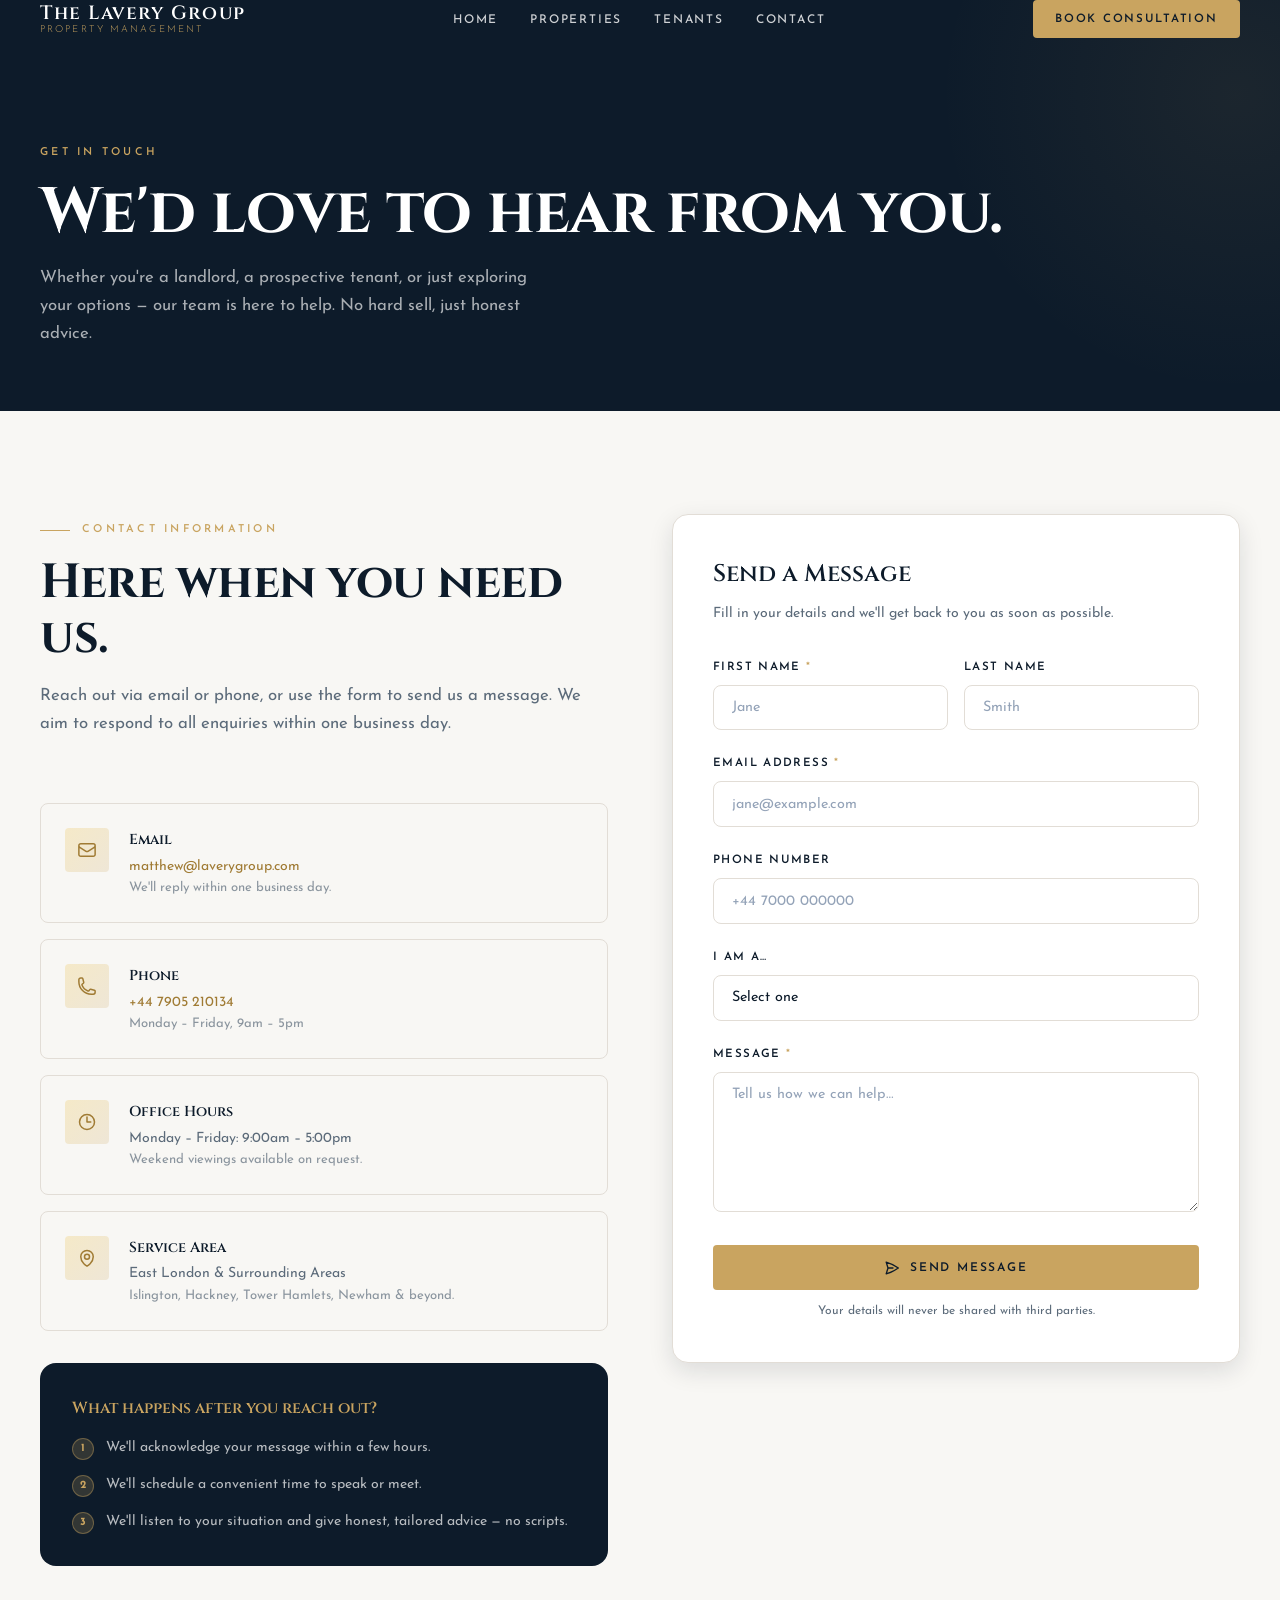
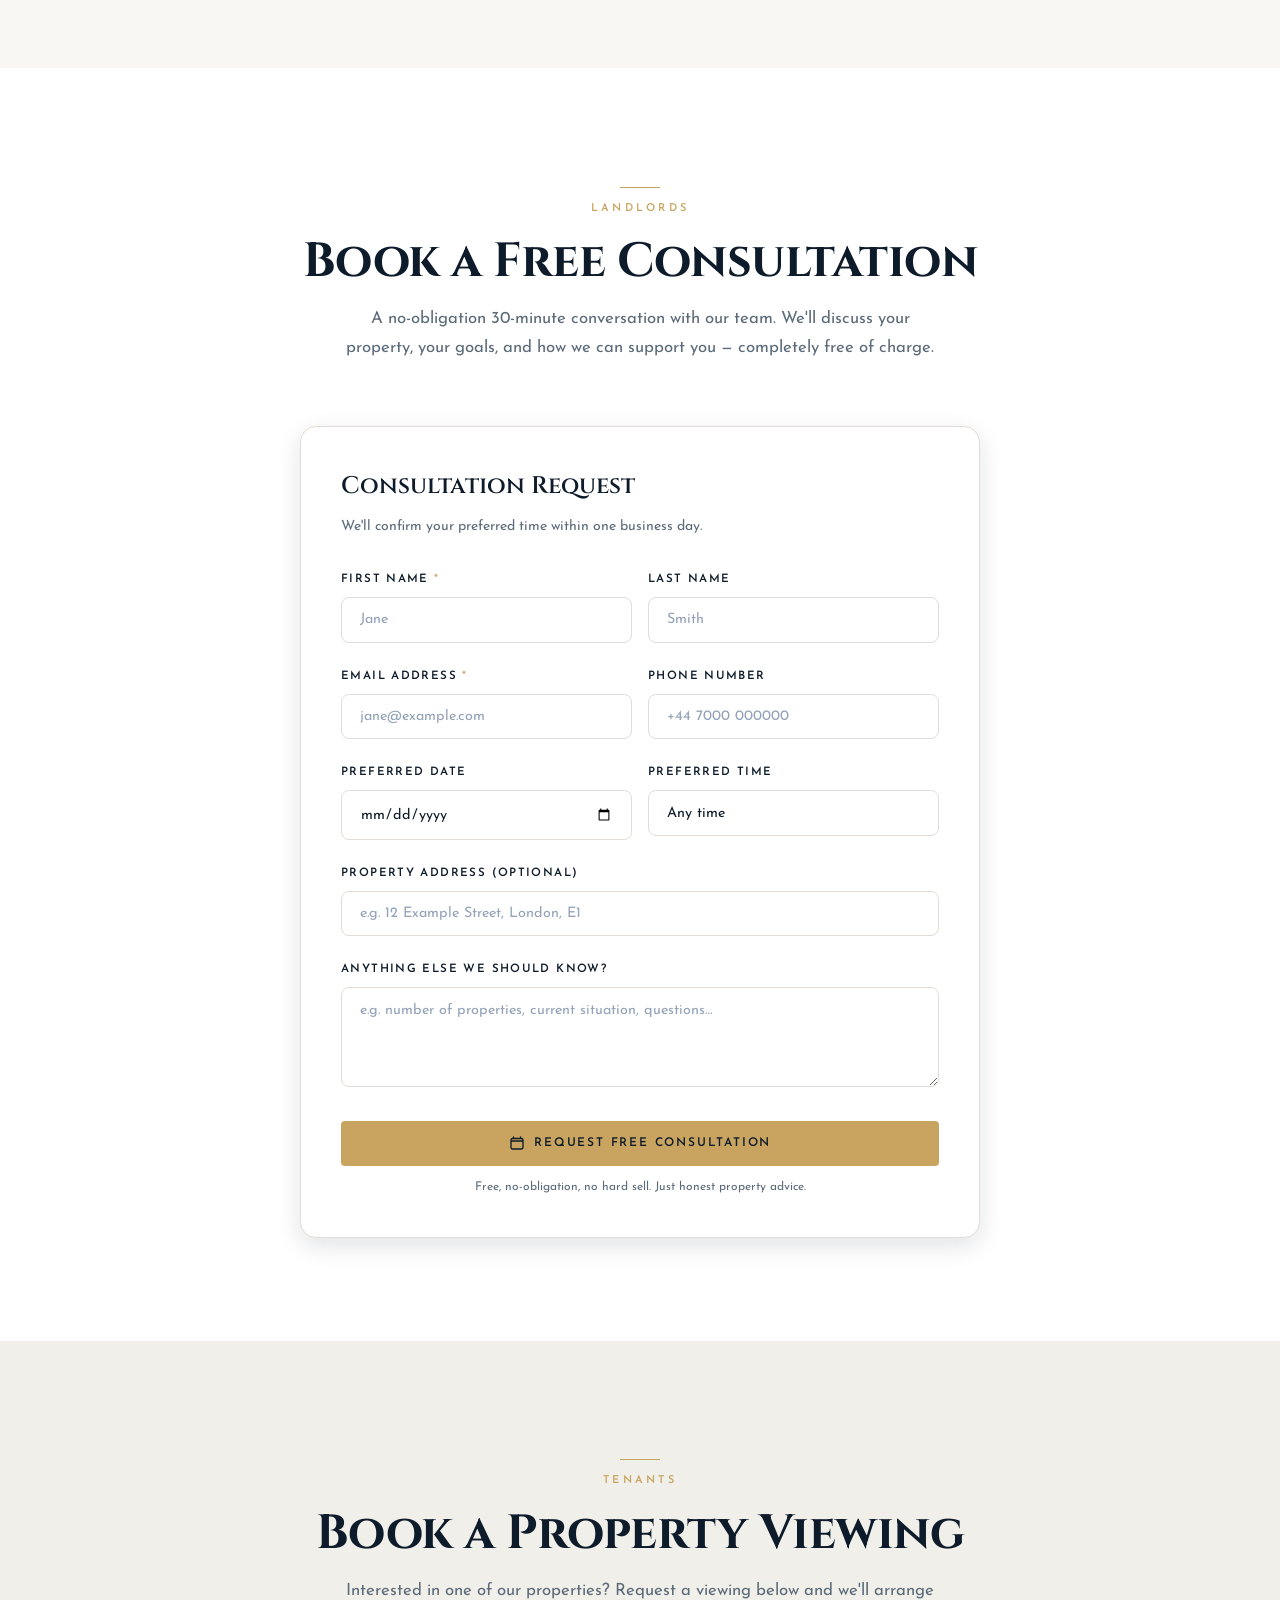
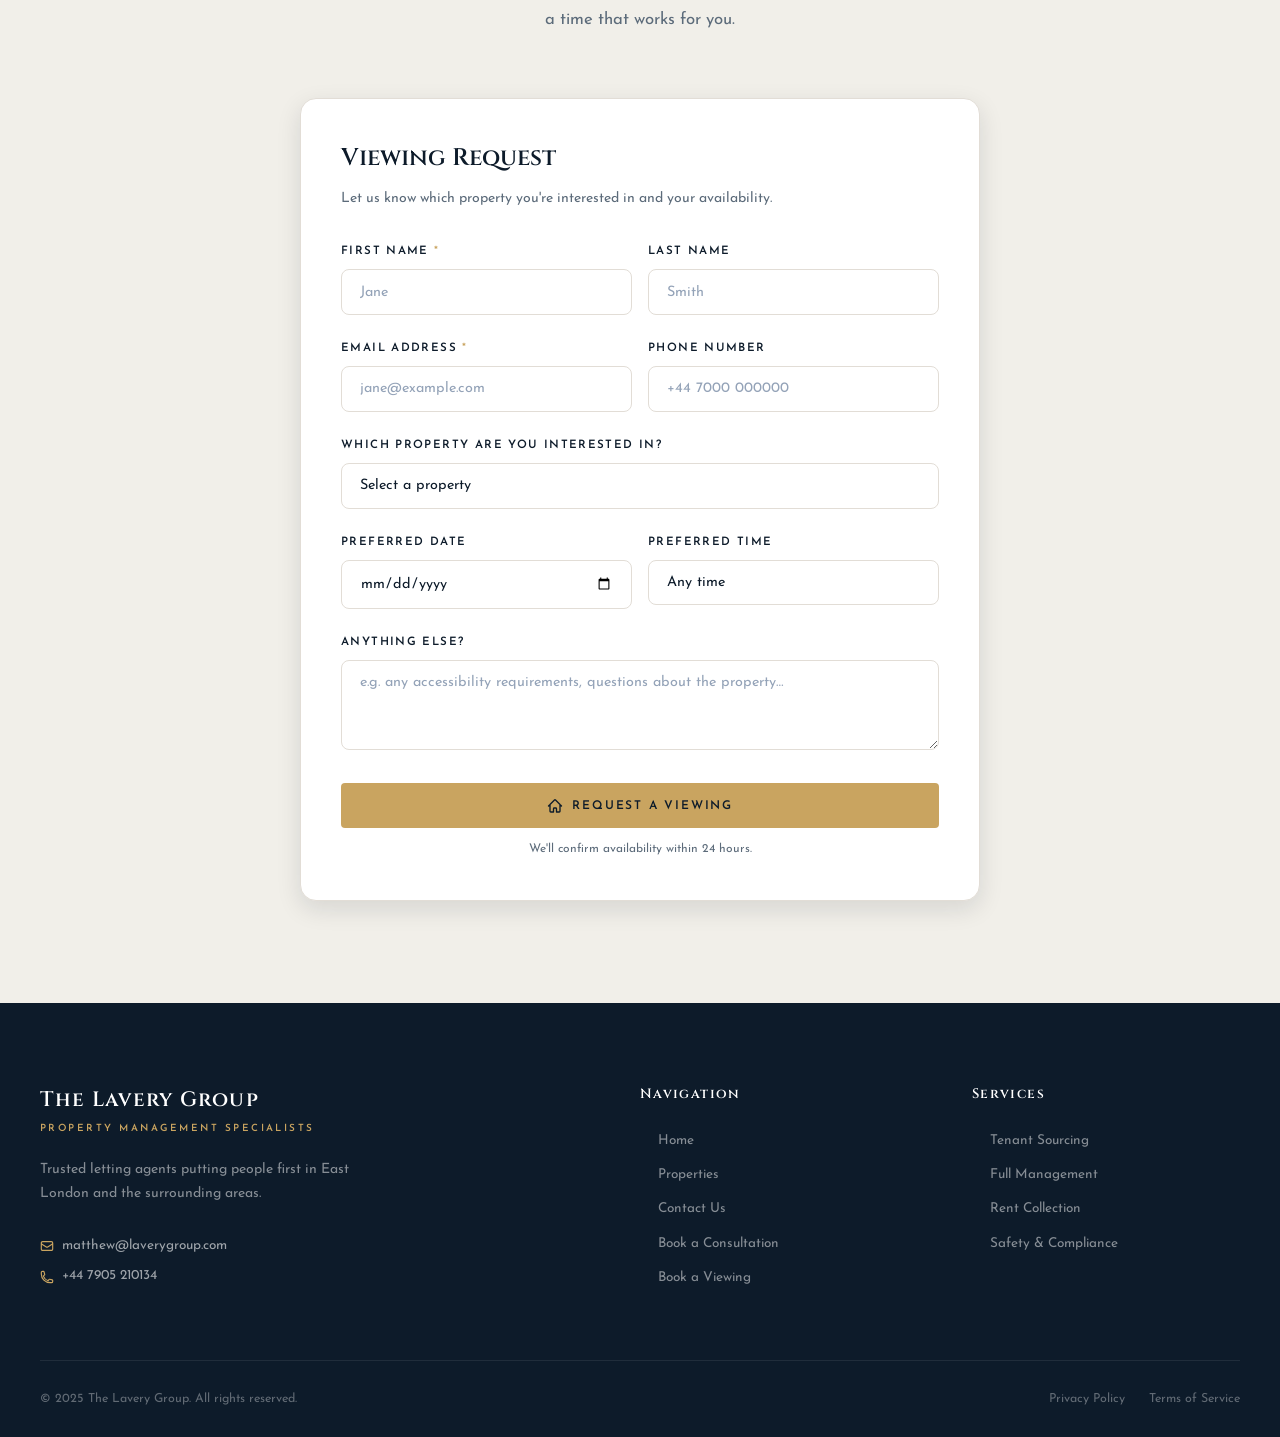
==== contact.html @ 572834ef "feat: initial revamp of The Lavery Group website Complete redesign with deep navy + warm gold palett" ====
<!DOCTYPE html>
<html lang="en">
<head>
  <meta charset="UTF-8">
  <meta name="viewport" content="width=device-width, initial-scale=1.0">
  <title>Contact & Book a Consultation — The Lavery Group</title>
  <meta name="description" content="Get in touch with The Lavery Group. Book a free 30-minute consultation, arrange a property viewing, or enquire about our letting and management services in East London.">
  <meta name="theme-color" content="#0D1B2A">
  <link rel="canonical" href="https://www.laverygroup.com/contact">

  <script type="application/ld+json">
  {
    "@context": "https://schema.org",
    "@type": "ContactPage",
    "name": "Contact The Lavery Group",
    "description": "Book a consultation or property viewing with The Lavery Group, East London letting agents.",
    "mainEntity": {
      "@type": "RealEstateAgent",
      "name": "The Lavery Group",
      "email": "matthew@laverygroup.com",
      "telephone": "+447905210134",
      "openingHours": "Mo-Fr 09:00-17:00"
    }
  }
  </script>

  <link rel="stylesheet" href="css/styles.css">
</head>
<body>

  <!-- ====== NAV ====== -->
  <nav class="nav scrolled" aria-label="Main navigation">
    <div class="container">
      <div class="nav__inner">
        <a href="index.html" class="nav__logo" aria-label="The Lavery Group — Home">
          <span class="nav__logo-name">The Lavery Group</span>
          <span class="nav__logo-tag">Property Management</span>
        </a>
        <ul class="nav__links" role="list">
          <li><a href="index.html" class="nav__link">Home</a></li>
          <li><a href="properties.html" class="nav__link">Properties</a></li>
          <li><a href="contact.html" class="nav__link" aria-current="page">Tenants</a></li>
          <li><a href="contact.html" class="nav__link">Contact</a></li>
        </ul>
        <a href="#booking" class="nav__cta">Book Consultation</a>
        <button class="nav__hamburger" aria-label="Open menu" aria-expanded="false">
          <span></span><span></span><span></span>
        </button>
      </div>
    </div>
  </nav>

  <!-- Mobile Menu -->
  <div class="nav__mobile" role="dialog" aria-label="Mobile navigation">
    <a href="index.html" class="nav__mobile-link">Home</a>
    <a href="properties.html" class="nav__mobile-link">Properties</a>
    <a href="contact.html" class="nav__mobile-link">Tenants</a>
    <a href="contact.html" class="nav__mobile-link">Contact</a>
    <a href="#booking" class="nav__mobile-link" style="color:var(--gold)">Book Consultation</a>
  </div>

  <!-- ====== PAGE HERO ====== -->
  <header class="page-hero">
    <div class="container">
      <p class="page-hero__eyebrow">Get in Touch</p>
      <h1 class="page-hero__title">We'd love to hear from you.</h1>
      <p class="page-hero__sub">Whether you're a landlord, a prospective tenant, or just exploring your options — our team is here to help. No hard sell, just honest advice.</p>
    </div>
  </header>

  <!-- ====== CONTACT GRID ====== -->
  <main class="section section--cream">
    <div class="container">
      <div class="contact-grid">

        <!-- Left: Info -->
        <div class="reveal reveal--left">
          <div class="section__header">
            <p class="section__eyebrow">Contact Information</p>
            <h2 class="section__title">Here when you need us.</h2>
            <p class="section__sub">Reach out via email or phone, or use the form to send us a message. We aim to respond to all enquiries within one business day.</p>
          </div>

          <div class="contact-info-cards">
            <div class="contact-info-card">
              <div class="contact-info-card__icon" aria-hidden="true">
                <svg xmlns="http://www.w3.org/2000/svg" fill="none" viewBox="0 0 24 24" stroke-width="1.8" stroke="currentColor"><path stroke-linecap="round" stroke-linejoin="round" d="M21.75 6.75v10.5a2.25 2.25 0 01-2.25 2.25h-15a2.25 2.25 0 01-2.25-2.25V6.75m19.5 0A2.25 2.25 0 0019.5 4.5h-15a2.25 2.25 0 00-2.25 2.25m19.5 0v.243a2.25 2.25 0 01-1.07 1.916l-7.5 4.615a2.25 2.25 0 01-2.36 0L3.32 8.91a2.25 2.25 0 01-1.07-1.916V6.75"/></svg>
              </div>
              <div>
                <div class="contact-info-card__title">Email</div>
                <div class="contact-info-card__detail">
                  <a href="mailto:matthew@laverygroup.com">matthew@laverygroup.com</a><br>
                  <span style="font-size:0.82rem; opacity:0.7;">We'll reply within one business day.</span>
                </div>
              </div>
            </div>

            <div class="contact-info-card">
              <div class="contact-info-card__icon" aria-hidden="true">
                <svg xmlns="http://www.w3.org/2000/svg" fill="none" viewBox="0 0 24 24" stroke-width="1.8" stroke="currentColor"><path stroke-linecap="round" stroke-linejoin="round" d="M2.25 6.75c0 8.284 6.716 15 15 15h2.25a2.25 2.25 0 002.25-2.25v-1.372c0-.516-.351-.966-.852-1.091l-4.423-1.106c-.44-.11-.902.055-1.173.417l-.97 1.293c-.282.376-.769.542-1.21.38a12.035 12.035 0 01-7.143-7.143c-.162-.441.004-.928.38-1.21l1.293-.97c.363-.271.527-.734.417-1.173L6.963 3.102a1.125 1.125 0 00-1.091-.852H4.5A2.25 2.25 0 002.25 4.5v2.25z"/></svg>
              </div>
              <div>
                <div class="contact-info-card__title">Phone</div>
                <div class="contact-info-card__detail">
                  <a href="tel:+447905210134">+44 7905 210134</a><br>
                  <span style="font-size:0.82rem; opacity:0.7;">Monday – Friday, 9am – 5pm</span>
                </div>
              </div>
            </div>

            <div class="contact-info-card">
              <div class="contact-info-card__icon" aria-hidden="true">
                <svg xmlns="http://www.w3.org/2000/svg" fill="none" viewBox="0 0 24 24" stroke-width="1.8" stroke="currentColor"><path stroke-linecap="round" stroke-linejoin="round" d="M12 6v6h4.5m4.5 0a9 9 0 11-18 0 9 9 0 0118 0z"/></svg>
              </div>
              <div>
                <div class="contact-info-card__title">Office Hours</div>
                <div class="contact-info-card__detail">
                  Monday – Friday: 9:00am – 5:00pm<br>
                  <span style="font-size:0.82rem; opacity:0.7;">Weekend viewings available on request.</span>
                </div>
              </div>
            </div>

            <div class="contact-info-card">
              <div class="contact-info-card__icon" aria-hidden="true">
                <svg xmlns="http://www.w3.org/2000/svg" fill="none" viewBox="0 0 24 24" stroke-width="1.8" stroke="currentColor"><path stroke-linecap="round" stroke-linejoin="round" d="M15 10.5a3 3 0 11-6 0 3 3 0 016 0z"/><path stroke-linecap="round" stroke-linejoin="round" d="M19.5 10.5c0 7.142-7.5 11.25-7.5 11.25S4.5 17.642 4.5 10.5a7.5 7.5 0 1115 0z"/></svg>
              </div>
              <div>
                <div class="contact-info-card__title">Service Area</div>
                <div class="contact-info-card__detail">
                  East London &amp; Surrounding Areas<br>
                  <span style="font-size:0.82rem; opacity:0.7;">Islington, Hackney, Tower Hamlets, Newham &amp; beyond.</span>
                </div>
              </div>
            </div>
          </div>

          <!-- What to expect -->
          <div style="background:var(--navy); border-radius:var(--radius-lg); padding:2rem; color:var(--white);">
            <h3 style="font-family:var(--font-heading); font-size:1rem; font-weight:600; color:var(--gold); margin-bottom:1rem;">What happens after you reach out?</h3>
            <ul style="display:flex; flex-direction:column; gap:0.875rem;">
              <li style="display:flex; gap:0.75rem; font-size:0.88rem; color:rgba(255,255,255,0.7); line-height:1.55;">
                <span style="width:22px; height:22px; border-radius:50%; background:rgba(201,164,96,0.2); border:1px solid rgba(201,164,96,0.4); display:flex; align-items:center; justify-content:center; font-size:0.68rem; font-weight:700; color:var(--gold); flex-shrink:0; margin-top:1px;">1</span>
                We'll acknowledge your message within a few hours.
              </li>
              <li style="display:flex; gap:0.75rem; font-size:0.88rem; color:rgba(255,255,255,0.7); line-height:1.55;">
                <span style="width:22px; height:22px; border-radius:50%; background:rgba(201,164,96,0.2); border:1px solid rgba(201,164,96,0.4); display:flex; align-items:center; justify-content:center; font-size:0.68rem; font-weight:700; color:var(--gold); flex-shrink:0; margin-top:1px;">2</span>
                We'll schedule a convenient time to speak or meet.
              </li>
              <li style="display:flex; gap:0.75rem; font-size:0.88rem; color:rgba(255,255,255,0.7); line-height:1.55;">
                <span style="width:22px; height:22px; border-radius:50%; background:rgba(201,164,96,0.2); border:1px solid rgba(201,164,96,0.4); display:flex; align-items:center; justify-content:center; font-size:0.68rem; font-weight:700; color:var(--gold); flex-shrink:0; margin-top:1px;">3</span>
                We'll listen to your situation and give honest, tailored advice — no scripts.
              </li>
            </ul>
          </div>
        </div>

        <!-- Right: General Enquiry Form -->
        <div class="reveal reveal--right">
          <div class="form-card">
            <h2 class="form-card__title">Send a Message</h2>
            <p class="form-card__sub">Fill in your details and we'll get back to you as soon as possible.</p>
            <form class="contact-form" novalidate>
              <div class="form-row">
                <div class="form-group">
                  <label for="c-fname">First Name <span aria-label="required" style="color:var(--gold);">*</span></label>
                  <input type="text" id="c-fname" class="form-control" placeholder="Jane" required>
                </div>
                <div class="form-group">
                  <label for="c-lname">Last Name</label>
                  <input type="text" id="c-lname" class="form-control" placeholder="Smith">
                </div>
              </div>
              <div class="form-group">
                <label for="c-email">Email Address <span aria-label="required" style="color:var(--gold);">*</span></label>
                <input type="email" id="c-email" class="form-control" placeholder="jane@example.com" required>
              </div>
              <div class="form-group">
                <label for="c-phone">Phone Number</label>
                <input type="tel" id="c-phone" class="form-control" placeholder="+44 7000 000000">
              </div>
              <div class="form-group">
                <label for="c-type">I am a…</label>
                <select id="c-type" class="form-control">
                  <option value="">Select one</option>
                  <option value="landlord">Landlord</option>
                  <option value="tenant">Prospective Tenant</option>
                  <option value="existing">Existing Client</option>
                  <option value="other">Other</option>
                </select>
              </div>
              <div class="form-group">
                <label for="c-message">Message <span aria-label="required" style="color:var(--gold);">*</span></label>
                <textarea id="c-message" class="form-control" placeholder="Tell us how we can help…" required></textarea>
              </div>
              <button type="submit" class="btn btn--gold" style="width:100%; justify-content:center;">
                <svg xmlns="http://www.w3.org/2000/svg" fill="none" viewBox="0 0 24 24" stroke-width="2" stroke="currentColor" aria-hidden="true"><path stroke-linecap="round" stroke-linejoin="round" d="M6 12L3.269 3.126A59.768 59.768 0 0121.485 12 59.77 59.77 0 013.27 20.876L5.999 12zm0 0h7.5"/></svg>
                Send Message
              </button>
              <p style="font-size:0.75rem; color:var(--text-muted); text-align:center; margin-top:0.75rem;">
                Your details will never be shared with third parties.
              </p>
            </form>
          </div>
        </div>

      </div>
    </div>
  </main>

  <!-- ====== BOOKING SECTION ====== -->
  <section class="section" id="booking">
    <div class="container">
      <div class="section__header section__header--center">
        <p class="section__eyebrow">Landlords</p>
        <h2 class="section__title">Book a Free Consultation</h2>
        <p class="section__sub">A no-obligation 30-minute conversation with our team. We'll discuss your property, your goals, and how we can support you — completely free of charge.</p>
      </div>

      <div style="max-width:680px; margin:0 auto;">
        <div class="form-card reveal">
          <h3 class="form-card__title">Consultation Request</h3>
          <p class="form-card__sub">We'll confirm your preferred time within one business day.</p>
          <form class="booking-form" novalidate>
            <div class="form-row">
              <div class="form-group">
                <label for="b-fname">First Name <span aria-label="required" style="color:var(--gold);">*</span></label>
                <input type="text" id="b-fname" class="form-control" placeholder="Jane" required>
              </div>
              <div class="form-group">
                <label for="b-lname">Last Name</label>
                <input type="text" id="b-lname" class="form-control" placeholder="Smith">
              </div>
            </div>
            <div class="form-row">
              <div class="form-group">
                <label for="b-email">Email Address <span aria-label="required" style="color:var(--gold);">*</span></label>
                <input type="email" id="b-email" class="form-control" placeholder="jane@example.com" required>
              </div>
              <div class="form-group">
                <label for="b-phone">Phone Number</label>
                <input type="tel" id="b-phone" class="form-control" placeholder="+44 7000 000000">
              </div>
            </div>
            <div class="form-row">
              <div class="form-group">
                <label for="b-date">Preferred Date</label>
                <input type="date" id="b-date" class="form-control">
              </div>
              <div class="form-group">
                <label for="b-time">Preferred Time</label>
                <select id="b-time" class="form-control">
                  <option value="">Any time</option>
                  <option>9:00am – 10:00am</option>
                  <option>10:00am – 11:00am</option>
                  <option>11:00am – 12:00pm</option>
                  <option>1:00pm – 2:00pm</option>
                  <option>2:00pm – 3:00pm</option>
                  <option>3:00pm – 4:00pm</option>
                  <option>4:00pm – 5:00pm</option>
                </select>
              </div>
            </div>
            <div class="form-group">
              <label for="b-property">Property Address (optional)</label>
              <input type="text" id="b-property" class="form-control" placeholder="e.g. 12 Example Street, London, E1">
            </div>
            <div class="form-group">
              <label for="b-notes">Anything else we should know?</label>
              <textarea id="b-notes" class="form-control" style="min-height:100px;" placeholder="e.g. number of properties, current situation, questions…"></textarea>
            </div>
            <button type="submit" class="btn btn--gold" style="width:100%; justify-content:center;">
              <svg xmlns="http://www.w3.org/2000/svg" fill="none" viewBox="0 0 24 24" stroke-width="2" stroke="currentColor" aria-hidden="true"><path stroke-linecap="round" stroke-linejoin="round" d="M6.75 3v2.25M17.25 3v2.25M3 18.75V7.5a2.25 2.25 0 012.25-2.25h13.5A2.25 2.25 0 0121 7.5v11.25m-18 0A2.25 2.25 0 005.25 21h13.5A2.25 2.25 0 0021 18.75m-18 0v-7.5A2.25 2.25 0 015.25 9h13.5A2.25 2.25 0 0121 11.25v7.5"/></svg>
              Request Free Consultation
            </button>
            <p style="font-size:0.75rem; color:var(--text-muted); text-align:center; margin-top:0.75rem;">Free, no-obligation, no hard sell. Just honest property advice.</p>
          </form>
        </div>
      </div>
    </div>
  </section>

  <!-- ====== VIEWING SECTION ====== -->
  <section class="section section--off" id="viewing">
    <div class="container">
      <div class="section__header section__header--center">
        <p class="section__eyebrow">Tenants</p>
        <h2 class="section__title">Book a Property Viewing</h2>
        <p class="section__sub">Interested in one of our properties? Request a viewing below and we'll arrange a time that works for you.</p>
      </div>

      <div style="max-width:680px; margin:0 auto;">
        <div class="form-card reveal">
          <h3 class="form-card__title">Viewing Request</h3>
          <p class="form-card__sub">Let us know which property you're interested in and your availability.</p>
          <form class="booking-form" id="viewing-form" novalidate>
            <div class="form-row">
              <div class="form-group">
                <label for="v-fname">First Name <span aria-label="required" style="color:var(--gold);">*</span></label>
                <input type="text" id="v-fname" class="form-control" placeholder="Jane" required>
              </div>
              <div class="form-group">
                <label for="v-lname">Last Name</label>
                <input type="text" id="v-lname" class="form-control" placeholder="Smith">
              </div>
            </div>
            <div class="form-row">
              <div class="form-group">
                <label for="v-email">Email Address <span aria-label="required" style="color:var(--gold);">*</span></label>
                <input type="email" id="v-email" class="form-control" placeholder="jane@example.com" required>
              </div>
              <div class="form-group">
                <label for="v-phone">Phone Number</label>
                <input type="tel" id="v-phone" class="form-control" placeholder="+44 7000 000000">
              </div>
            </div>
            <div class="form-group">
              <label for="v-property">Which property are you interested in?</label>
              <select id="v-property" class="form-control">
                <option value="">Select a property</option>
                <option>Cozy Minimalist Apartment — Myddelton Street, London (£1,000/mo)</option>
                <option>Myddelton Street — London (POA)</option>
                <option>Not sure yet — advise me</option>
              </select>
            </div>
            <div class="form-row">
              <div class="form-group">
                <label for="v-date">Preferred Date</label>
                <input type="date" id="v-date" class="form-control">
              </div>
              <div class="form-group">
                <label for="v-time">Preferred Time</label>
                <select id="v-time" class="form-control">
                  <option value="">Any time</option>
                  <option>9:00am – 11:00am</option>
                  <option>11:00am – 1:00pm</option>
                  <option>1:00pm – 3:00pm</option>
                  <option>3:00pm – 5:00pm</option>
                  <option>Weekend (by arrangement)</option>
                </select>
              </div>
            </div>
            <div class="form-group">
              <label for="v-notes">Anything else?</label>
              <textarea id="v-notes" class="form-control" style="min-height:90px;" placeholder="e.g. any accessibility requirements, questions about the property…"></textarea>
            </div>
            <button type="submit" class="btn btn--gold" style="width:100%; justify-content:center;">
              <svg xmlns="http://www.w3.org/2000/svg" fill="none" viewBox="0 0 24 24" stroke-width="2" stroke="currentColor" aria-hidden="true"><path stroke-linecap="round" stroke-linejoin="round" d="M2.25 12l8.954-8.955c.44-.439 1.152-.439 1.591 0L21.75 12M4.5 9.75v10.125c0 .621.504 1.125 1.125 1.125H9.75v-4.875c0-.621.504-1.125 1.125-1.125h2.25c.621 0 1.125.504 1.125 1.125V21h4.125c.621 0 1.125-.504 1.125-1.125V9.75"/></svg>
              Request a Viewing
            </button>
            <p style="font-size:0.75rem; color:var(--text-muted); text-align:center; margin-top:0.75rem;">We'll confirm availability within 24 hours.</p>
          </form>
        </div>
      </div>
    </div>
  </section>

  <!-- ====== FOOTER ====== -->
  <footer class="footer" aria-label="Site footer">
    <div class="container">
      <div class="footer__grid">
        <div>
          <div class="footer__brand-name">The Lavery Group</div>
          <div class="footer__brand-tag">Property Management Specialists</div>
          <p class="footer__desc">Trusted letting agents putting people first in East London and the surrounding areas.</p>
          <a href="mailto:matthew@laverygroup.com" class="footer__contact-link">
            <svg xmlns="http://www.w3.org/2000/svg" fill="none" viewBox="0 0 24 24" stroke-width="2" stroke="currentColor" aria-hidden="true"><path stroke-linecap="round" stroke-linejoin="round" d="M21.75 6.75v10.5a2.25 2.25 0 01-2.25 2.25h-15a2.25 2.25 0 01-2.25-2.25V6.75m19.5 0A2.25 2.25 0 0019.5 4.5h-15a2.25 2.25 0 00-2.25 2.25m19.5 0v.243a2.25 2.25 0 01-1.07 1.916l-7.5 4.615a2.25 2.25 0 01-2.36 0L3.32 8.91a2.25 2.25 0 01-1.07-1.916V6.75"/></svg>
            matthew@laverygroup.com
          </a>
          <a href="tel:+447905210134" class="footer__contact-link">
            <svg xmlns="http://www.w3.org/2000/svg" fill="none" viewBox="0 0 24 24" stroke-width="2" stroke="currentColor" aria-hidden="true"><path stroke-linecap="round" stroke-linejoin="round" d="M2.25 6.75c0 8.284 6.716 15 15 15h2.25a2.25 2.25 0 002.25-2.25v-1.372c0-.516-.351-.966-.852-1.091l-4.423-1.106c-.44-.11-.902.055-1.173.417l-.97 1.293c-.282.376-.769.542-1.21.38a12.035 12.035 0 01-7.143-7.143c-.162-.441.004-.928.38-1.21l1.293-.97c.363-.271.527-.734.417-1.173L6.963 3.102a1.125 1.125 0 00-1.091-.852H4.5A2.25 2.25 0 002.25 4.5v2.25z"/></svg>
            +44 7905 210134
          </a>
        </div>
        <div>
          <h3 class="footer__heading">Navigation</h3>
          <ul class="footer__links" role="list">
            <li><a href="index.html" class="footer__link">Home</a></li>
            <li><a href="properties.html" class="footer__link">Properties</a></li>
            <li><a href="contact.html" class="footer__link">Contact Us</a></li>
            <li><a href="#booking" class="footer__link">Book a Consultation</a></li>
            <li><a href="#viewing" class="footer__link">Book a Viewing</a></li>
          </ul>
        </div>
        <div>
          <h3 class="footer__heading">Services</h3>
          <ul class="footer__links" role="list">
            <li><a href="index.html#services" class="footer__link">Tenant Sourcing</a></li>
            <li><a href="index.html#services" class="footer__link">Full Management</a></li>
            <li><a href="index.html#services" class="footer__link">Rent Collection</a></li>
            <li><a href="index.html#services" class="footer__link">Safety &amp; Compliance</a></li>
          </ul>
        </div>
      </div>
      <div class="footer__bottom">
        <p class="footer__copy">&copy; 2025 The Lavery Group. All rights reserved.</p>
        <nav class="footer__legal" aria-label="Legal links">
          <a href="#">Privacy Policy</a>
          <a href="#">Terms of Service</a>
        </nav>
      </div>
    </div>
  </footer>

  <script src="js/main.js"></script>
</body>
</html>
---- css/styles.css ----
/* ===================================================
   THE LAVERY GROUP — Global Design System
   Navy + Warm Gold | Cinzel + Josefin Sans
=================================================== */

@import url('https://fonts.googleapis.com/css2?family=Cinzel:wght@400;500;600;700&family=Josefin+Sans:ital,wght@0,300;0,400;0,500;0,600;0,700;1,300;1,400&display=swap');

/* --- Custom Properties --- */
:root {
  --navy:        #0D1B2A;
  --navy-mid:    #1A2F45;
  --navy-light:  #263C52;
  --gold:        #C9A460;
  --gold-light:  #E8C97B;
  --gold-pale:   #F5E9C8;
  --gold-dark:   #A07B34;
  --cream:       #F8F7F4;
  --off-white:   #F1EFE9;
  --white:       #FFFFFF;
  --slate:       #64748B;
  --slate-light: #94A3B8;
  --border:      #E2DDD6;
  --text-primary: #0D1B2A;
  --text-muted:   #5C6B7A;

  --font-heading: 'Cinzel', Georgia, serif;
  --font-body:    'Josefin Sans', system-ui, sans-serif;

  --nav-h: 80px;
  --section-gap: clamp(4rem, 8vw, 8rem);
  --container: 1200px;
  --radius-sm: 4px;
  --radius-md: 8px;
  --radius-lg: 16px;

  --shadow-sm:  0 2px 8px rgba(13,27,42,0.08);
  --shadow-md:  0 8px 24px rgba(13,27,42,0.12);
  --shadow-lg:  0 20px 60px rgba(13,27,42,0.18);
  --shadow-gold: 0 4px 20px rgba(201,164,96,0.25);

  --ease-out:    cubic-bezier(0.16, 1, 0.3, 1);
  --ease-in-out: cubic-bezier(0.4, 0, 0.2, 1);
  --dur-fast:    150ms;
  --dur-normal:  300ms;
  --dur-slow:    600ms;
}

/* --- Reset --- */
*, *::before, *::after { box-sizing: border-box; margin: 0; padding: 0; }
html { scroll-behavior: smooth; -webkit-text-size-adjust: 100%; }
body {
  font-family: var(--font-body);
  font-size: 1rem;
  line-height: 1.65;
  color: var(--text-primary);
  background: var(--white);
  overflow-x: hidden;
}
img { max-width: 100%; height: auto; display: block; }
a { color: inherit; text-decoration: none; }
button { font-family: inherit; cursor: pointer; border: none; background: none; }
ul { list-style: none; }
input, textarea, select { font-family: inherit; }

/* --- Reduced Motion --- */
@media (prefers-reduced-motion: reduce) {
  *, *::before, *::after {
    animation-duration: 0.01ms !important;
    animation-iteration-count: 1 !important;
    transition-duration: 0.01ms !important;
    scroll-behavior: auto !important;
  }
}

/* --- Container --- */
.container {
  width: min(var(--container), 100% - 2rem);
  margin-inline: auto;
}
.container--wide { --container: 1400px; }
.container--narrow { --container: 800px; }

/* ===================================================
   NAVIGATION
=================================================== */
.nav {
  position: fixed;
  top: 0; left: 0; right: 0;
  z-index: 100;
  height: var(--nav-h);
  transition: background var(--dur-normal) var(--ease-in-out),
              box-shadow var(--dur-normal) var(--ease-in-out);
}
.nav.scrolled {
  background: rgba(13, 27, 42, 0.97);
  backdrop-filter: blur(12px);
  box-shadow: 0 1px 0 rgba(201,164,96,0.2), var(--shadow-md);
}
.nav__inner {
  height: 100%;
  display: flex;
  align-items: center;
  justify-content: space-between;
  gap: 2rem;
}
.nav__logo {
  display: flex;
  flex-direction: column;
  line-height: 1;
  gap: 2px;
}
.nav__logo-name {
  font-family: var(--font-heading);
  font-size: 1.2rem;
  font-weight: 600;
  letter-spacing: 0.08em;
  color: var(--white);
}
.nav__logo-tag {
  font-size: 0.6rem;
  font-weight: 300;
  letter-spacing: 0.22em;
  text-transform: uppercase;
  color: var(--gold);
}
.nav__links {
  display: flex;
  align-items: center;
  gap: 2rem;
}
.nav__link {
  font-size: 0.75rem;
  font-weight: 500;
  letter-spacing: 0.15em;
  text-transform: uppercase;
  color: rgba(255,255,255,0.8);
  transition: color var(--dur-fast);
  position: relative;
}
.nav__link::after {
  content: '';
  position: absolute;
  bottom: -4px; left: 0; right: 100%;
  height: 1px;
  background: var(--gold);
  transition: right var(--dur-normal) var(--ease-out);
}
.nav__link:hover { color: var(--gold); }
.nav__link:hover::after { right: 0; }
.nav__cta {
  font-size: 0.72rem;
  font-weight: 600;
  letter-spacing: 0.15em;
  text-transform: uppercase;
  color: var(--navy);
  background: var(--gold);
  padding: 0.6rem 1.4rem;
  border-radius: var(--radius-sm);
  transition: background var(--dur-fast), box-shadow var(--dur-fast);
}
.nav__cta:hover {
  background: var(--gold-light);
  box-shadow: var(--shadow-gold);
  color: var(--navy);
}

/* Hamburger */
.nav__hamburger {
  display: none;
  flex-direction: column;
  gap: 5px;
  padding: 8px;
  cursor: pointer;
}
.nav__hamburger span {
  display: block;
  width: 24px;
  height: 2px;
  background: var(--white);
  border-radius: 2px;
  transition: transform var(--dur-normal) var(--ease-out),
              opacity var(--dur-fast);
}
.nav__hamburger.open span:nth-child(1) { transform: translateY(7px) rotate(45deg); }
.nav__hamburger.open span:nth-child(2) { opacity: 0; }
.nav__hamburger.open span:nth-child(3) { transform: translateY(-7px) rotate(-45deg); }

/* Mobile menu */
.nav__mobile {
  display: none;
  position: fixed;
  inset: 0;
  z-index: 99;
  background: var(--navy);
  flex-direction: column;
  align-items: center;
  justify-content: center;
  gap: 2.5rem;
  opacity: 0;
  pointer-events: none;
  transition: opacity var(--dur-normal) var(--ease-in-out);
}
.nav__mobile.open {
  opacity: 1;
  pointer-events: auto;
}
.nav__mobile-link {
  font-family: var(--font-heading);
  font-size: clamp(1.8rem, 5vw, 3rem);
  color: var(--white);
  letter-spacing: 0.06em;
  transition: color var(--dur-fast);
}
.nav__mobile-link:hover { color: var(--gold); }

/* ===================================================
   HERO
=================================================== */
.hero {
  position: relative;
  min-height: 100svh;
  display: flex;
  align-items: center;
  overflow: hidden;
}
.hero__bg {
  position: absolute;
  inset: 0;
  background-size: cover;
  background-position: center;
  will-change: transform;
}
.hero__overlay {
  position: absolute;
  inset: 0;
  background: linear-gradient(
    135deg,
    rgba(13,27,42,0.82) 0%,
    rgba(13,27,42,0.55) 60%,
    rgba(13,27,42,0.35) 100%
  );
}
.hero__content {
  position: relative;
  z-index: 2;
  padding-top: var(--nav-h);
}
.hero__eyebrow {
  display: inline-flex;
  align-items: center;
  gap: 0.75rem;
  font-size: 0.68rem;
  font-weight: 600;
  letter-spacing: 0.3em;
  text-transform: uppercase;
  color: var(--gold);
  margin-bottom: 1.5rem;
  opacity: 0;
  transform: translateY(20px);
  animation: fadeUp 0.8s var(--ease-out) 0.3s forwards;
}
.hero__eyebrow::before {
  content: '';
  display: block;
  width: 40px;
  height: 1px;
  background: var(--gold);
}
.hero__title {
  font-family: var(--font-heading);
  font-size: clamp(3rem, 8vw, 7rem);
  font-weight: 700;
  line-height: 1.0;
  letter-spacing: -0.02em;
  color: var(--white);
  margin-bottom: 1.5rem;
}
.hero__title .line {
  display: block;
  overflow: hidden;
}
.hero__title .line-inner {
  display: block;
  transform: translateY(100%);
  animation: slideUp 1s var(--ease-out) forwards;
}
.hero__title .line:nth-child(1) .line-inner { animation-delay: 0.5s; }
.hero__title .line:nth-child(2) .line-inner { animation-delay: 0.65s; }
.hero__title .line:nth-child(3) .line-inner { animation-delay: 0.8s; }
.hero__title em {
  font-style: normal;
  color: var(--gold);
}
.hero__sub {
  font-size: clamp(1rem, 2vw, 1.2rem);
  font-weight: 300;
  color: rgba(255,255,255,0.75);
  max-width: 520px;
  line-height: 1.7;
  margin-bottom: 2.5rem;
  opacity: 0;
  transform: translateY(20px);
  animation: fadeUp 0.8s var(--ease-out) 1.1s forwards;
}
.hero__actions {
  display: flex;
  flex-wrap: wrap;
  gap: 1rem;
  opacity: 0;
  transform: translateY(20px);
  animation: fadeUp 0.8s var(--ease-out) 1.3s forwards;
}
.hero__scroll {
  position: absolute;
  bottom: 2rem;
  left: 50%;
  transform: translateX(-50%);
  display: flex;
  flex-direction: column;
  align-items: center;
  gap: 0.5rem;
  color: rgba(255,255,255,0.5);
  font-size: 0.65rem;
  letter-spacing: 0.2em;
  text-transform: uppercase;
  z-index: 2;
  animation: pulse 2s ease-in-out infinite;
}
.hero__scroll-line {
  width: 1px;
  height: 50px;
  background: linear-gradient(to bottom, rgba(201,164,96,0.8), transparent);
}

/* Page Hero (inner pages) */
.page-hero {
  position: relative;
  padding: calc(var(--nav-h) + 4rem) 0 4rem;
  background: var(--navy);
  overflow: hidden;
}
.page-hero::before {
  content: '';
  position: absolute;
  top: -50%;
  right: -20%;
  width: 600px;
  height: 600px;
  background: radial-gradient(circle, rgba(201,164,96,0.08) 0%, transparent 70%);
  pointer-events: none;
}
.page-hero__eyebrow {
  font-size: 0.68rem;
  font-weight: 600;
  letter-spacing: 0.3em;
  text-transform: uppercase;
  color: var(--gold);
  margin-bottom: 1rem;
}
.page-hero__title {
  font-family: var(--font-heading);
  font-size: clamp(2.2rem, 5vw, 4rem);
  font-weight: 700;
  color: var(--white);
  line-height: 1.1;
  letter-spacing: -0.01em;
}
.page-hero__sub {
  font-size: 1.05rem;
  color: rgba(255,255,255,0.65);
  margin-top: 1rem;
  max-width: 500px;
}

/* ===================================================
   BUTTONS
=================================================== */
.btn {
  display: inline-flex;
  align-items: center;
  gap: 0.6rem;
  font-family: var(--font-body);
  font-size: 0.75rem;
  font-weight: 600;
  letter-spacing: 0.15em;
  text-transform: uppercase;
  padding: 0.9rem 2rem;
  border-radius: var(--radius-sm);
  cursor: pointer;
  transition: all var(--dur-normal) var(--ease-out);
  white-space: nowrap;
}
.btn--gold {
  background: var(--gold);
  color: var(--navy);
}
.btn--gold:hover {
  background: var(--gold-light);
  box-shadow: var(--shadow-gold);
  transform: translateY(-2px);
}
.btn--outline {
  background: transparent;
  color: var(--white);
  border: 1px solid rgba(255,255,255,0.4);
}
.btn--outline:hover {
  border-color: var(--gold);
  color: var(--gold);
  transform: translateY(-2px);
}
.btn--navy {
  background: var(--navy);
  color: var(--white);
}
.btn--navy:hover {
  background: var(--navy-mid);
  transform: translateY(-2px);
  box-shadow: var(--shadow-md);
}
.btn--ghost {
  background: transparent;
  color: var(--gold);
  border: 1px solid var(--gold);
}
.btn--ghost:hover {
  background: var(--gold);
  color: var(--navy);
}
.btn svg { width: 16px; height: 16px; flex-shrink: 0; }

/* ===================================================
   MARQUEE STRIP
=================================================== */
.marquee-strip {
  background: var(--navy);
  padding: 1rem 0;
  overflow: hidden;
  border-top: 1px solid rgba(201,164,96,0.2);
  border-bottom: 1px solid rgba(201,164,96,0.2);
}
.marquee-track {
  display: flex;
  width: max-content;
  animation: marquee 30s linear infinite;
}
.marquee-item {
  display: flex;
  align-items: center;
  gap: 1.5rem;
  padding: 0 2rem;
  font-size: 0.7rem;
  font-weight: 600;
  letter-spacing: 0.2em;
  text-transform: uppercase;
  color: rgba(255,255,255,0.5);
  white-space: nowrap;
}
.marquee-item::after {
  content: '';
  display: block;
  width: 4px;
  height: 4px;
  border-radius: 50%;
  background: var(--gold);
  flex-shrink: 0;
}

/* ===================================================
   SECTIONS
=================================================== */
.section { padding: var(--section-gap) 0; }
.section--dark {
  background: var(--navy);
  color: var(--white);
}
.section--cream { background: var(--cream); }
.section--off { background: var(--off-white); }

.section__header { margin-bottom: clamp(2.5rem, 5vw, 4rem); }
.section__header--center { text-align: center; }

.section__eyebrow {
  display: inline-flex;
  align-items: center;
  gap: 0.75rem;
  font-size: 0.68rem;
  font-weight: 600;
  letter-spacing: 0.3em;
  text-transform: uppercase;
  color: var(--gold);
  margin-bottom: 1rem;
}
.section__eyebrow::before {
  content: '';
  display: block;
  width: 30px;
  height: 1px;
  background: var(--gold);
}
.section__header--center .section__eyebrow { flex-direction: column; }
.section__header--center .section__eyebrow::before {
  width: 40px;
  height: 1px;
}

.section__title {
  font-family: var(--font-heading);
  font-size: clamp(2rem, 4vw, 3rem);
  font-weight: 700;
  line-height: 1.15;
  letter-spacing: -0.01em;
}
.section--dark .section__title { color: var(--white); }
.section__sub {
  margin-top: 1rem;
  font-size: 1.05rem;
  color: var(--text-muted);
  max-width: 600px;
  line-height: 1.7;
}
.section--dark .section__sub { color: rgba(255,255,255,0.65); }
.section__header--center .section__sub { margin-inline: auto; }

/* ===================================================
   CARDS
=================================================== */
/* Service Card */
.service-card {
  background: var(--white);
  border: 1px solid var(--border);
  border-radius: var(--radius-lg);
  padding: 2.5rem;
  position: relative;
  overflow: hidden;
  transition: transform var(--dur-normal) var(--ease-out),
              box-shadow var(--dur-normal) var(--ease-out),
              border-color var(--dur-normal);
  cursor: default;
}
.service-card::before {
  content: '';
  position: absolute;
  bottom: 0; left: 0; right: 0;
  height: 3px;
  background: linear-gradient(90deg, var(--gold), var(--gold-light));
  transform: scaleX(0);
  transform-origin: left;
  transition: transform var(--dur-normal) var(--ease-out);
}
.service-card:hover {
  transform: translateY(-6px);
  box-shadow: var(--shadow-lg);
  border-color: transparent;
}
.service-card:hover::before { transform: scaleX(1); }
.service-card__icon {
  width: 52px;
  height: 52px;
  border-radius: var(--radius-md);
  background: linear-gradient(135deg, var(--gold-pale), rgba(201,164,96,0.15));
  display: flex;
  align-items: center;
  justify-content: center;
  margin-bottom: 1.5rem;
}
.service-card__icon svg {
  width: 24px;
  height: 24px;
  color: var(--gold-dark);
}
.service-card__number {
  position: absolute;
  top: 1.5rem;
  right: 2rem;
  font-family: var(--font-heading);
  font-size: 4rem;
  font-weight: 700;
  color: rgba(13,27,42,0.04);
  line-height: 1;
  pointer-events: none;
  user-select: none;
}
.service-card__title {
  font-family: var(--font-heading);
  font-size: 1.2rem;
  font-weight: 600;
  letter-spacing: 0.03em;
  margin-bottom: 0.75rem;
  color: var(--navy);
}
.service-card__text {
  font-size: 0.9rem;
  color: var(--text-muted);
  line-height: 1.7;
}

/* Property Card */
.property-card {
  background: var(--white);
  border-radius: var(--radius-lg);
  overflow: hidden;
  box-shadow: var(--shadow-sm);
  border: 1px solid var(--border);
  transition: transform var(--dur-normal) var(--ease-out),
              box-shadow var(--dur-normal) var(--ease-out);
  cursor: pointer;
}
.property-card:hover {
  transform: translateY(-8px);
  box-shadow: var(--shadow-lg);
}
.property-card__img {
  position: relative;
  aspect-ratio: 16/10;
  overflow: hidden;
}
.property-card__img img {
  width: 100%;
  height: 100%;
  object-fit: cover;
  transition: transform 0.8s var(--ease-out);
}
.property-card:hover .property-card__img img { transform: scale(1.06); }
.property-card__badge {
  position: absolute;
  top: 1rem;
  left: 1rem;
  font-size: 0.65rem;
  font-weight: 700;
  letter-spacing: 0.15em;
  text-transform: uppercase;
  padding: 0.3rem 0.8rem;
  border-radius: 2px;
  background: var(--gold);
  color: var(--navy);
}
.property-card__body { padding: 1.75rem; }
.property-card__price {
  font-family: var(--font-heading);
  font-size: 1.5rem;
  font-weight: 700;
  color: var(--navy);
  margin-bottom: 0.25rem;
}
.property-card__price span {
  font-family: var(--font-body);
  font-size: 0.8rem;
  font-weight: 400;
  color: var(--text-muted);
}
.property-card__address {
  font-size: 0.85rem;
  color: var(--text-muted);
  margin-bottom: 1.25rem;
  display: flex;
  align-items: flex-start;
  gap: 0.4rem;
}
.property-card__address svg { width: 14px; height: 14px; flex-shrink: 0; margin-top: 3px; color: var(--gold); }
.property-card__features {
  display: flex;
  gap: 1.25rem;
  padding-top: 1.25rem;
  border-top: 1px solid var(--border);
}
.property-card__feat {
  display: flex;
  align-items: center;
  gap: 0.4rem;
  font-size: 0.8rem;
  color: var(--text-muted);
  font-weight: 500;
}
.property-card__feat svg { width: 16px; height: 16px; color: var(--gold-dark); }

/* ===================================================
   STATS STRIP
=================================================== */
.stats-strip {
  background: linear-gradient(135deg, var(--navy) 0%, var(--navy-mid) 100%);
  padding: 4rem 0;
  border-top: 1px solid rgba(201,164,96,0.15);
  border-bottom: 1px solid rgba(201,164,96,0.15);
}
.stats-grid {
  display: grid;
  grid-template-columns: repeat(4, 1fr);
  gap: 2rem;
  text-align: center;
}
.stat__number {
  font-family: var(--font-heading);
  font-size: clamp(2.5rem, 5vw, 4rem);
  font-weight: 700;
  color: var(--gold);
  line-height: 1;
  margin-bottom: 0.5rem;
}
.stat__label {
  font-size: 0.72rem;
  font-weight: 600;
  letter-spacing: 0.2em;
  text-transform: uppercase;
  color: rgba(255,255,255,0.55);
}
.stats-divider {
  width: 1px;
  background: rgba(201,164,96,0.15);
  margin: 0 auto;
}

/* ===================================================
   ABOUT SPLIT
=================================================== */
.about-split {
  display: grid;
  grid-template-columns: 1fr 1fr;
  gap: clamp(3rem, 6vw, 6rem);
  align-items: center;
}
.about-split--reverse { direction: rtl; }
.about-split--reverse > * { direction: ltr; }
.about-img {
  position: relative;
  border-radius: var(--radius-lg);
  overflow: hidden;
  aspect-ratio: 4/5;
}
.about-img img {
  width: 100%;
  height: 100%;
  object-fit: cover;
}
.about-img__accent {
  position: absolute;
  bottom: -1.5rem;
  right: -1.5rem;
  width: 160px;
  height: 160px;
  border-radius: var(--radius-md);
  background: linear-gradient(135deg, var(--gold), var(--gold-light));
  z-index: -1;
}
.about-img__badge {
  position: absolute;
  bottom: 2rem;
  left: 2rem;
  background: rgba(13,27,42,0.9);
  backdrop-filter: blur(8px);
  border: 1px solid rgba(201,164,96,0.3);
  border-radius: var(--radius-md);
  padding: 1rem 1.5rem;
  color: var(--white);
}
.about-img__badge strong {
  display: block;
  font-family: var(--font-heading);
  font-size: 1.8rem;
  color: var(--gold);
}
.about-img__badge span {
  font-size: 0.72rem;
  font-weight: 600;
  letter-spacing: 0.15em;
  text-transform: uppercase;
  color: rgba(255,255,255,0.7);
}
.about-list {
  display: flex;
  flex-direction: column;
  gap: 1rem;
  margin: 2rem 0;
}
.about-list__item {
  display: flex;
  align-items: flex-start;
  gap: 1rem;
}
.about-list__icon {
  width: 24px;
  height: 24px;
  flex-shrink: 0;
  border-radius: 50%;
  background: var(--gold-pale);
  display: flex;
  align-items: center;
  justify-content: center;
  margin-top: 2px;
}
.about-list__icon svg { width: 13px; height: 13px; color: var(--gold-dark); }
.about-list__text {
  font-size: 0.92rem;
  color: var(--text-muted);
  line-height: 1.6;
}
.about-list__text strong { color: var(--text-primary); font-weight: 600; }

/* ===================================================
   CTA BANNER
=================================================== */
.cta-banner {
  position: relative;
  padding: clamp(4rem, 8vw, 7rem) 0;
  overflow: hidden;
  background: linear-gradient(135deg, var(--navy) 0%, var(--navy-mid) 100%);
}
.cta-banner::before {
  content: '';
  position: absolute;
  inset: 0;
  background: url("data:image/svg+xml,%3Csvg width='60' height='60' viewBox='0 0 60 60' xmlns='http://www.w3.org/2000/svg'%3E%3Cg fill='none' fill-rule='evenodd'%3E%3Cg fill='%23C9A460' fill-opacity='0.04'%3E%3Cpath d='M36 34v-4h-2v4h-4v2h4v4h2v-4h4v-2h-4zm0-30V0h-2v4h-4v2h4v4h2V6h4V4h-4zM6 34v-4H4v4H0v2h4v4h2v-4h4v-2H6zM6 4V0H4v4H0v2h4v4h2V6h4V4H6z'/%3E%3C/g%3E%3C/g%3E%3C/svg%3E");
}
.cta-banner__gold-line {
  position: absolute;
  top: 0; left: 0; right: 0;
  height: 2px;
  background: linear-gradient(90deg, transparent, var(--gold), transparent);
}
.cta-banner__content {
  position: relative;
  text-align: center;
  max-width: 700px;
  margin: 0 auto;
}
.cta-banner__title {
  font-family: var(--font-heading);
  font-size: clamp(2rem, 4vw, 3.5rem);
  font-weight: 700;
  color: var(--white);
  line-height: 1.15;
  margin-bottom: 1.25rem;
}
.cta-banner__title em {
  font-style: normal;
  color: var(--gold);
}
.cta-banner__text {
  font-size: 1rem;
  color: rgba(255,255,255,0.65);
  margin-bottom: 2.5rem;
  line-height: 1.7;
}
.cta-banner__actions {
  display: flex;
  flex-wrap: wrap;
  justify-content: center;
  gap: 1rem;
}

/* ===================================================
   TESTIMONIAL
=================================================== */
.testimonial-card {
  background: var(--white);
  border-radius: var(--radius-lg);
  padding: 2.5rem;
  border: 1px solid var(--border);
  position: relative;
}
.testimonial-card::before {
  content: '"';
  position: absolute;
  top: -0.5rem;
  left: 2rem;
  font-family: Georgia, serif;
  font-size: 8rem;
  line-height: 1;
  color: var(--gold-pale);
  pointer-events: none;
}
.testimonial-card__text {
  font-size: 0.95rem;
  line-height: 1.75;
  color: var(--text-muted);
  position: relative;
  margin-bottom: 2rem;
}
.testimonial-card__author {
  display: flex;
  align-items: center;
  gap: 1rem;
}
.testimonial-card__avatar {
  width: 48px;
  height: 48px;
  border-radius: 50%;
  background: linear-gradient(135deg, var(--gold-pale), var(--gold));
  display: flex;
  align-items: center;
  justify-content: center;
  font-family: var(--font-heading);
  font-size: 1.1rem;
  font-weight: 700;
  color: var(--navy);
  flex-shrink: 0;
}
.testimonial-card__name {
  font-family: var(--font-heading);
  font-size: 0.95rem;
  font-weight: 600;
  color: var(--navy);
}
.testimonial-card__role {
  font-size: 0.78rem;
  color: var(--text-muted);
  margin-top: 2px;
}
.stars {
  display: flex;
  gap: 3px;
  margin-bottom: 1rem;
}
.stars svg { width: 14px; height: 14px; color: var(--gold); fill: var(--gold); }

/* ===================================================
   FORM
=================================================== */
.form-group { margin-bottom: 1.5rem; }
.form-group label {
  display: block;
  font-size: 0.72rem;
  font-weight: 600;
  letter-spacing: 0.12em;
  text-transform: uppercase;
  color: var(--text-primary);
  margin-bottom: 0.5rem;
}
.form-control {
  width: 100%;
  padding: 0.9rem 1.1rem;
  font-family: var(--font-body);
  font-size: 0.9rem;
  color: var(--text-primary);
  background: var(--white);
  border: 1px solid var(--border);
  border-radius: var(--radius-md);
  outline: none;
  transition: border-color var(--dur-fast), box-shadow var(--dur-fast);
  appearance: none;
}
.form-control::placeholder { color: var(--slate-light); }
.form-control:focus {
  border-color: var(--gold);
  box-shadow: 0 0 0 3px rgba(201,164,96,0.15);
}
textarea.form-control {
  resize: vertical;
  min-height: 140px;
}
.form-row {
  display: grid;
  grid-template-columns: 1fr 1fr;
  gap: 1rem;
}

/* ===================================================
   PROPERTY FILTERS
=================================================== */
.filter-bar {
  background: var(--white);
  border: 1px solid var(--border);
  border-radius: var(--radius-lg);
  padding: 1.5rem 2rem;
  display: flex;
  flex-wrap: wrap;
  align-items: flex-end;
  gap: 1.5rem;
  box-shadow: var(--shadow-sm);
  margin-bottom: 3rem;
}
.filter-group {
  display: flex;
  flex-direction: column;
  gap: 0.4rem;
  flex: 1;
  min-width: 120px;
}
.filter-group label {
  font-size: 0.68rem;
  font-weight: 700;
  letter-spacing: 0.18em;
  text-transform: uppercase;
  color: var(--text-muted);
}
.filter-group select {
  padding: 0.65rem 0.9rem;
  font-family: var(--font-body);
  font-size: 0.88rem;
  color: var(--text-primary);
  border: 1px solid var(--border);
  border-radius: var(--radius-md);
  background: var(--cream);
  outline: none;
  cursor: pointer;
  transition: border-color var(--dur-fast);
}
.filter-group select:focus { border-color: var(--gold); }

/* ===================================================
   PROPERTY GRID
=================================================== */
.properties-grid {
  display: grid;
  grid-template-columns: repeat(auto-fill, minmax(340px, 1fr));
  gap: 2rem;
}

/* ===================================================
   PROPERTY DETAIL
=================================================== */
.property-detail {
  display: grid;
  grid-template-columns: 1fr 380px;
  gap: 3rem;
  align-items: start;
}
.gallery {
  border-radius: var(--radius-lg);
  overflow: hidden;
}
.gallery__main {
  aspect-ratio: 16/10;
  overflow: hidden;
  position: relative;
}
.gallery__main img {
  width: 100%;
  height: 100%;
  object-fit: cover;
  cursor: zoom-in;
}
.gallery__thumbs {
  display: grid;
  grid-template-columns: repeat(3, 1fr);
  gap: 4px;
  margin-top: 4px;
}
.gallery__thumb {
  aspect-ratio: 16/9;
  overflow: hidden;
  cursor: pointer;
  opacity: 0.65;
  transition: opacity var(--dur-fast);
}
.gallery__thumb:hover,
.gallery__thumb.active { opacity: 1; }
.gallery__thumb img { width: 100%; height: 100%; object-fit: cover; }

.property-sidebar {
  position: sticky;
  top: calc(var(--nav-h) + 2rem);
}
.property-sidebar__card {
  background: var(--white);
  border: 1px solid var(--border);
  border-radius: var(--radius-lg);
  overflow: hidden;
  box-shadow: var(--shadow-md);
}
.property-sidebar__header {
  background: var(--navy);
  padding: 1.75rem;
  color: var(--white);
}
.property-sidebar__price {
  font-family: var(--font-heading);
  font-size: 2rem;
  font-weight: 700;
  color: var(--gold);
}
.property-sidebar__price span {
  font-family: var(--font-body);
  font-size: 0.8rem;
  color: rgba(255,255,255,0.6);
  font-weight: 300;
}
.property-sidebar__status {
  display: inline-block;
  margin-top: 0.5rem;
  font-size: 0.65rem;
  font-weight: 700;
  letter-spacing: 0.15em;
  text-transform: uppercase;
  background: rgba(201,164,96,0.2);
  color: var(--gold);
  border: 1px solid rgba(201,164,96,0.4);
  padding: 0.25rem 0.75rem;
  border-radius: 2px;
}
.property-sidebar__body { padding: 1.75rem; }
.property-features-list {
  display: grid;
  grid-template-columns: 1fr 1fr;
  gap: 0.75rem;
  margin-bottom: 1.75rem;
}
.prop-feat {
  display: flex;
  align-items: center;
  gap: 0.5rem;
  font-size: 0.85rem;
  color: var(--text-muted);
}
.prop-feat svg { width: 16px; height: 16px; color: var(--gold); flex-shrink: 0; }
.contact-mini {
  display: flex;
  align-items: center;
  gap: 1rem;
  padding: 1rem 1.25rem;
  background: var(--cream);
  border-radius: var(--radius-md);
  margin-bottom: 1.25rem;
}
.contact-mini svg { width: 18px; height: 18px; color: var(--gold); flex-shrink: 0; }
.contact-mini span { font-size: 0.85rem; color: var(--text-muted); }
.contact-mini strong { display: block; font-size: 0.9rem; color: var(--text-primary); margin-top: 2px; }

/* ===================================================
   CONTACT PAGE
=================================================== */
.contact-grid {
  display: grid;
  grid-template-columns: 1fr 1fr;
  gap: 4rem;
  align-items: start;
}
.contact-info-cards {
  display: flex;
  flex-direction: column;
  gap: 1rem;
  margin-bottom: 2rem;
}
.contact-info-card {
  display: flex;
  gap: 1.25rem;
  padding: 1.5rem;
  background: var(--cream);
  border-radius: var(--radius-md);
  border: 1px solid var(--border);
  align-items: flex-start;
}
.contact-info-card__icon {
  width: 44px;
  height: 44px;
  border-radius: var(--radius-sm);
  background: linear-gradient(135deg, var(--gold-pale), rgba(201,164,96,0.2));
  display: flex;
  align-items: center;
  justify-content: center;
  flex-shrink: 0;
}
.contact-info-card__icon svg { width: 20px; height: 20px; color: var(--gold-dark); }
.contact-info-card__title {
  font-family: var(--font-heading);
  font-size: 0.9rem;
  font-weight: 600;
  color: var(--navy);
  margin-bottom: 0.25rem;
}
.contact-info-card__detail {
  font-size: 0.88rem;
  color: var(--text-muted);
  line-height: 1.5;
}
.contact-info-card__detail a {
  color: var(--gold-dark);
  text-decoration: underline;
  text-decoration-color: transparent;
  transition: text-decoration-color var(--dur-fast);
}
.contact-info-card__detail a:hover { text-decoration-color: var(--gold-dark); }

.form-card {
  background: var(--white);
  border: 1px solid var(--border);
  border-radius: var(--radius-lg);
  padding: 2.5rem;
  box-shadow: var(--shadow-md);
}
.form-card__title {
  font-family: var(--font-heading);
  font-size: 1.5rem;
  font-weight: 600;
  color: var(--navy);
  margin-bottom: 0.5rem;
}
.form-card__sub {
  font-size: 0.88rem;
  color: var(--text-muted);
  margin-bottom: 2rem;
}

/* ===================================================
   FOOTER
=================================================== */
.footer {
  background: var(--navy);
  color: rgba(255,255,255,0.7);
  padding: 5rem 0 0;
}
.footer__grid {
  display: grid;
  grid-template-columns: 2fr 1fr 1fr;
  gap: 4rem;
  padding-bottom: 4rem;
  border-bottom: 1px solid rgba(255,255,255,0.08);
}
.footer__brand-name {
  font-family: var(--font-heading);
  font-size: 1.3rem;
  font-weight: 600;
  color: var(--white);
  letter-spacing: 0.06em;
  margin-bottom: 0.25rem;
}
.footer__brand-tag {
  font-size: 0.62rem;
  font-weight: 600;
  letter-spacing: 0.25em;
  text-transform: uppercase;
  color: var(--gold);
  margin-bottom: 1.25rem;
}
.footer__desc {
  font-size: 0.88rem;
  line-height: 1.75;
  color: rgba(255,255,255,0.5);
  max-width: 320px;
  margin-bottom: 1.75rem;
}
.footer__contact-link {
  display: flex;
  align-items: center;
  gap: 0.5rem;
  font-size: 0.85rem;
  color: rgba(255,255,255,0.6);
  transition: color var(--dur-fast);
  margin-bottom: 0.5rem;
}
.footer__contact-link svg { width: 14px; height: 14px; color: var(--gold); flex-shrink: 0; }
.footer__contact-link:hover { color: var(--white); }
.footer__heading {
  font-family: var(--font-heading);
  font-size: 0.85rem;
  font-weight: 600;
  letter-spacing: 0.1em;
  color: var(--white);
  margin-bottom: 1.5rem;
}
.footer__links {
  display: flex;
  flex-direction: column;
  gap: 0.75rem;
}
.footer__link {
  font-size: 0.85rem;
  color: rgba(255,255,255,0.5);
  transition: color var(--dur-fast);
  display: flex;
  align-items: center;
  gap: 0.4rem;
}
.footer__link::before {
  content: '';
  display: block;
  width: 12px;
  height: 1px;
  background: var(--gold);
  opacity: 0;
  transition: opacity var(--dur-fast), width var(--dur-fast);
}
.footer__link:hover { color: var(--white); }
.footer__link:hover::before { opacity: 1; width: 16px; }
.footer__bottom {
  padding: 1.75rem 0;
  display: flex;
  align-items: center;
  justify-content: space-between;
  gap: 1rem;
}
.footer__copy {
  font-size: 0.78rem;
  color: rgba(255,255,255,0.35);
}
.footer__legal {
  display: flex;
  gap: 1.5rem;
}
.footer__legal a {
  font-size: 0.78rem;
  color: rgba(255,255,255,0.35);
  transition: color var(--dur-fast);
}
.footer__legal a:hover { color: var(--gold); }

/* ===================================================
   ANIMATIONS
=================================================== */
@keyframes fadeUp {
  to { opacity: 1; transform: translateY(0); }
}
@keyframes slideUp {
  to { transform: translateY(0); }
}
@keyframes pulse {
  0%, 100% { opacity: 0.6; }
  50% { opacity: 1; }
}
@keyframes marquee {
  to { transform: translateX(-50%); }
}
@keyframes shimmer {
  0% { background-position: -200% center; }
  100% { background-position: 200% center; }
}

/* Scroll reveal */
.reveal {
  opacity: 0;
  transform: translateY(32px);
  transition: opacity 0.75s var(--ease-out), transform 0.75s var(--ease-out);
}
.reveal.reveal--left {
  transform: translateX(-40px);
}
.reveal.reveal--right {
  transform: translateX(40px);
}
.reveal.visible {
  opacity: 1;
  transform: translate(0);
}
.reveal-delay-1 { transition-delay: 0.1s; }
.reveal-delay-2 { transition-delay: 0.2s; }
.reveal-delay-3 { transition-delay: 0.3s; }
.reveal-delay-4 { transition-delay: 0.4s; }
.reveal-delay-5 { transition-delay: 0.5s; }

/* ===================================================
   GRID HELPERS
=================================================== */
.grid-2 { display: grid; grid-template-columns: repeat(2, 1fr); gap: 2rem; }
.grid-3 { display: grid; grid-template-columns: repeat(3, 1fr); gap: 2rem; }
.grid-4 { display: grid; grid-template-columns: repeat(4, 1fr); gap: 2rem; }
.flex-center { display: flex; align-items: center; justify-content: center; }
.text-center { text-align: center; }
.mt-1 { margin-top: 1rem; }
.mt-2 { margin-top: 2rem; }
.mt-3 { margin-top: 3rem; }
.gap-gold { gap: 1rem; }

/* ===================================================
   GOLD DIVIDER
=================================================== */
.gold-divider {
  display: flex;
  align-items: center;
  gap: 1rem;
  margin: 2rem 0;
}
.gold-divider::before,
.gold-divider::after {
  content: '';
  flex: 1;
  height: 1px;
  background: linear-gradient(90deg, transparent, var(--gold), transparent);
}
.gold-divider__icon { color: var(--gold); width: 20px; height: 20px; flex-shrink: 0; }

/* ===================================================
   RESPONSIVE
=================================================== */
@media (max-width: 1024px) {
  .about-split { grid-template-columns: 1fr; }
  .about-split--reverse { direction: ltr; }
  .about-img { aspect-ratio: 16/9; max-width: 600px; }
  .property-detail { grid-template-columns: 1fr; }
  .property-sidebar { position: static; }
  .stats-grid { grid-template-columns: repeat(2, 1fr); }
  .footer__grid { grid-template-columns: 1fr 1fr; }
  .contact-grid { grid-template-columns: 1fr; }
}

@media (max-width: 768px) {
  :root { --nav-h: 68px; }
  .nav__links { display: none; }
  .nav__cta { display: none; }
  .nav__hamburger { display: flex; }
  .nav__mobile { display: flex; }
  .grid-3, .grid-4 { grid-template-columns: 1fr; }
  .grid-2 { grid-template-columns: 1fr; }
  .form-row { grid-template-columns: 1fr; }
  .stats-grid { grid-template-columns: repeat(2, 1fr); gap: 1.5rem; }
  .properties-grid { grid-template-columns: 1fr; }
  .footer__grid { grid-template-columns: 1fr; gap: 2.5rem; }
  .footer__bottom { flex-direction: column; text-align: center; }
  .filter-bar { flex-direction: column; }
  .filter-group { min-width: 100%; }
  .hero__actions { flex-direction: column; align-items: flex-start; }
  .gallery__thumbs { grid-template-columns: repeat(2, 1fr); }
  .property-features-list { grid-template-columns: 1fr; }
  .cta-banner__actions { flex-direction: column; align-items: center; }
}

@media (max-width: 480px) {
  .stats-grid { grid-template-columns: 1fr 1fr; }
  .form-card { padding: 1.75rem; }
}
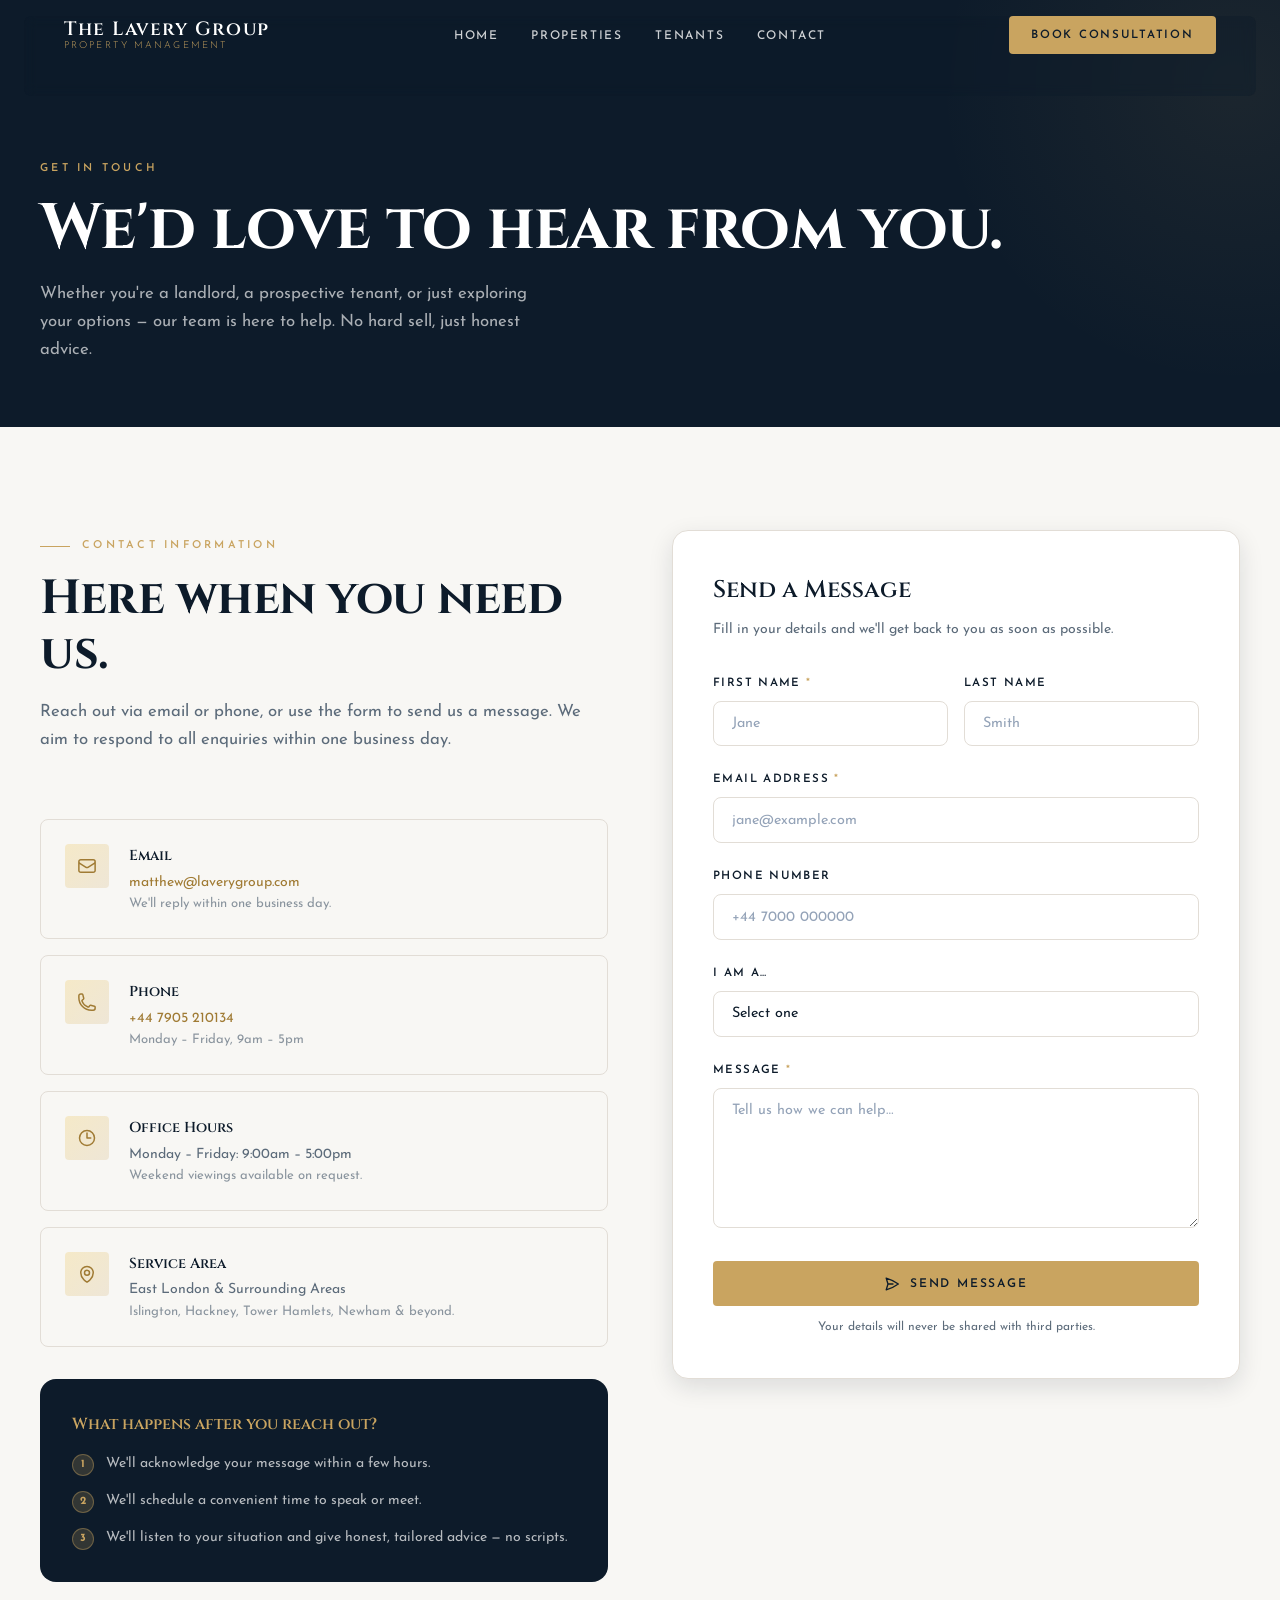
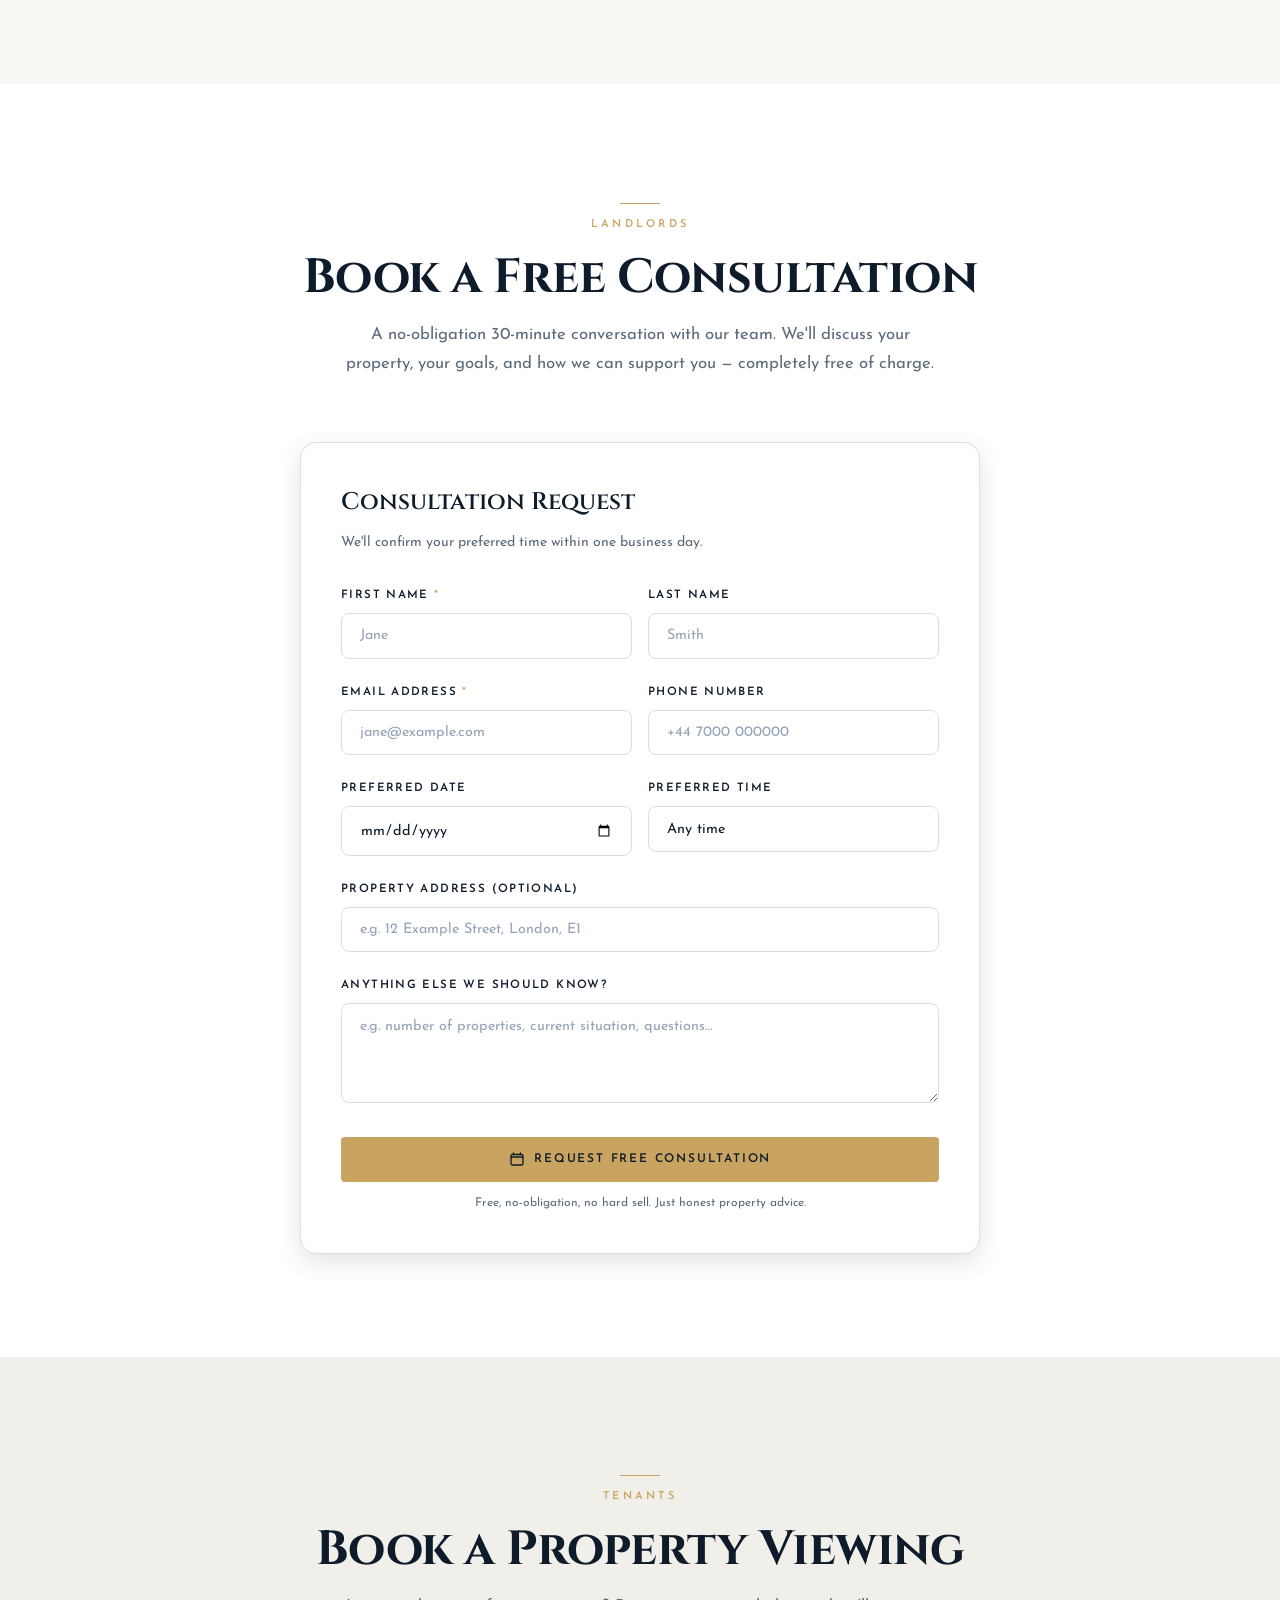
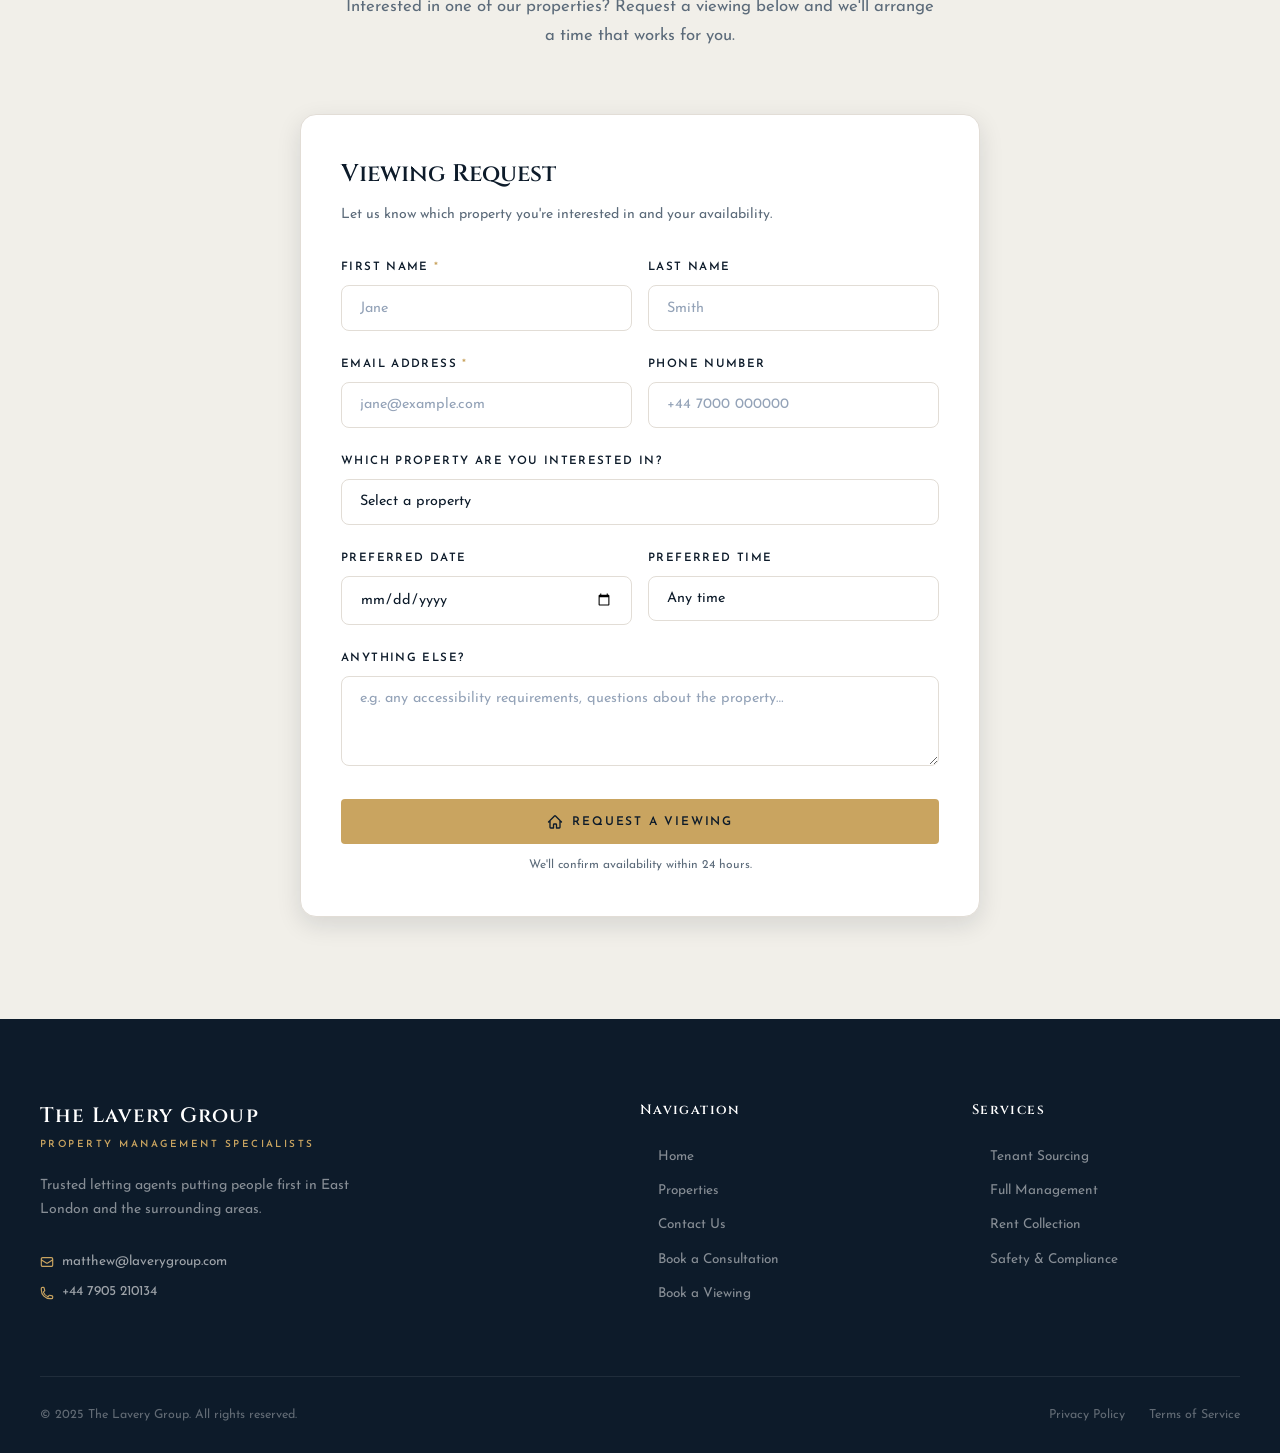
==== commit 1d760b6d: "fix: nav centred via CSS grid 1fr/auto/1fr, hero title 90px" ====
--- a/contact.html
+++ b/contact.html
@@ -8,18 +8,28 @@
   <meta name="theme-color" content="#0D1B2A">
   <link rel="canonical" href="https://www.laverygroup.com/contact">
 
+  <!-- Open Graph -->
+  <meta property="og:title" content="Contact & Book a Consultation — The Lavery Group">
+  <meta property="og:description" content="Book a free 30-minute consultation or property viewing with The Lavery Group, East London letting agents.">
+  <meta property="og:image" content="https://static.wixstatic.com/media/83a797_4f2507a23af3403082304eda7502f715~mv2.jpg">
+  <meta property="og:type" content="website">
+  <meta property="og:url" content="https://www.laverygroup.com/contact">
+
   <script type="application/ld+json">
   {
     "@context": "https://schema.org",
     "@type": "ContactPage",
     "name": "Contact The Lavery Group",
     "description": "Book a consultation or property viewing with The Lavery Group, East London letting agents.",
+    "url": "https://www.laverygroup.com/contact",
     "mainEntity": {
       "@type": "RealEstateAgent",
+      "@id": "https://www.laverygroup.com/#organization",
       "name": "The Lavery Group",
+      "url": "https://www.laverygroup.com",
       "email": "matthew@laverygroup.com",
       "telephone": "+447905210134",
-      "openingHours": "Mo-Fr 09:00-17:00"
+      "openingHours": ["Mo-Fr 09:00-17:00"]
     }
   }
   </script>
@@ -42,10 +52,12 @@
           <li><a href="contact.html" class="nav__link" aria-current="page">Tenants</a></li>
           <li><a href="contact.html" class="nav__link">Contact</a></li>
         </ul>
-        <a href="#booking" class="nav__cta">Book Consultation</a>
-        <button class="nav__hamburger" aria-label="Open menu" aria-expanded="false">
-          <span></span><span></span><span></span>
-        </button>
+        <div class="nav__actions">
+          <a href="#booking" class="nav__cta">Book Consultation</a>
+          <button class="nav__hamburger" aria-label="Open menu" aria-expanded="false">
+            <span></span><span></span><span></span>
+          </button>
+        </div>
       </div>
     </div>
   </nav>
--- a/css/styles.css
+++ b/css/styles.css
@@ -85,23 +85,29 @@
 =================================================== */
 .nav {
   position: fixed;
-  top: 0; left: 0; right: 0;
+  top: 1rem; left: 1.5rem; right: 1.5rem;
   z-index: 100;
   height: var(--nav-h);
+  border-radius: var(--radius-md);
+  background: rgba(13, 27, 42, 0.35);
+  backdrop-filter: blur(6px);
   transition: background var(--dur-normal) var(--ease-in-out),
-              box-shadow var(--dur-normal) var(--ease-in-out);
+              box-shadow var(--dur-normal) var(--ease-in-out),
+              top var(--dur-normal) var(--ease-in-out);
 }
 .nav.scrolled {
   background: rgba(13, 27, 42, 0.97);
-  backdrop-filter: blur(12px);
-  box-shadow: 0 1px 0 rgba(201,164,96,0.2), var(--shadow-md);
+  backdrop-filter: blur(16px);
+  box-shadow: 0 1px 0 rgba(201,164,96,0.2), var(--shadow-lg);
+  top: 0.75rem;
 }
 .nav__inner {
   height: 100%;
-  display: flex;
-  align-items: center;
-  justify-content: space-between;
-  gap: 2rem;
+  display: grid;
+  grid-template-columns: 1fr auto 1fr;
+  align-items: center;
+  gap: 1rem;
+  padding: 0 1.5rem;
 }
 .nav__logo {
   display: flex;
@@ -127,6 +133,7 @@
   display: flex;
   align-items: center;
   gap: 2rem;
+  justify-content: center;
 }
 .nav__link {
   font-size: 0.75rem;
@@ -147,6 +154,13 @@
 }
 .nav__link:hover { color: var(--gold); }
 .nav__link:hover::after { right: 0; }
+.nav__actions {
+  display: flex;
+  align-items: center;
+  justify-content: flex-end;
+  gap: 1rem;
+}
+
 .nav__cta {
   font-size: 0.72rem;
   font-weight: 600;
@@ -243,7 +257,7 @@
 .hero__content {
   position: relative;
   z-index: 2;
-  padding-top: var(--nav-h);
+  padding-top: calc(var(--nav-h) + 2rem);
 }
 .hero__eyebrow {
   display: inline-flex;
@@ -268,7 +282,7 @@
 }
 .hero__title {
   font-family: var(--font-heading);
-  font-size: clamp(3rem, 8vw, 7rem);
+  font-size: clamp(2.5rem, 7vw, 90px);
   font-weight: 700;
   line-height: 1.0;
   letter-spacing: -0.02em;
@@ -335,7 +349,7 @@
 /* Page Hero (inner pages) */
 .page-hero {
   position: relative;
-  padding: calc(var(--nav-h) + 4rem) 0 4rem;
+  padding: calc(var(--nav-h) + 5rem) 0 4rem;
   background: var(--navy);
   overflow: hidden;
 }
@@ -1384,6 +1398,7 @@
 
 @media (max-width: 768px) {
   :root { --nav-h: 68px; }
+  .nav__inner { grid-template-columns: 1fr auto; }
   .nav__links { display: none; }
   .nav__cta { display: none; }
   .nav__hamburger { display: flex; }
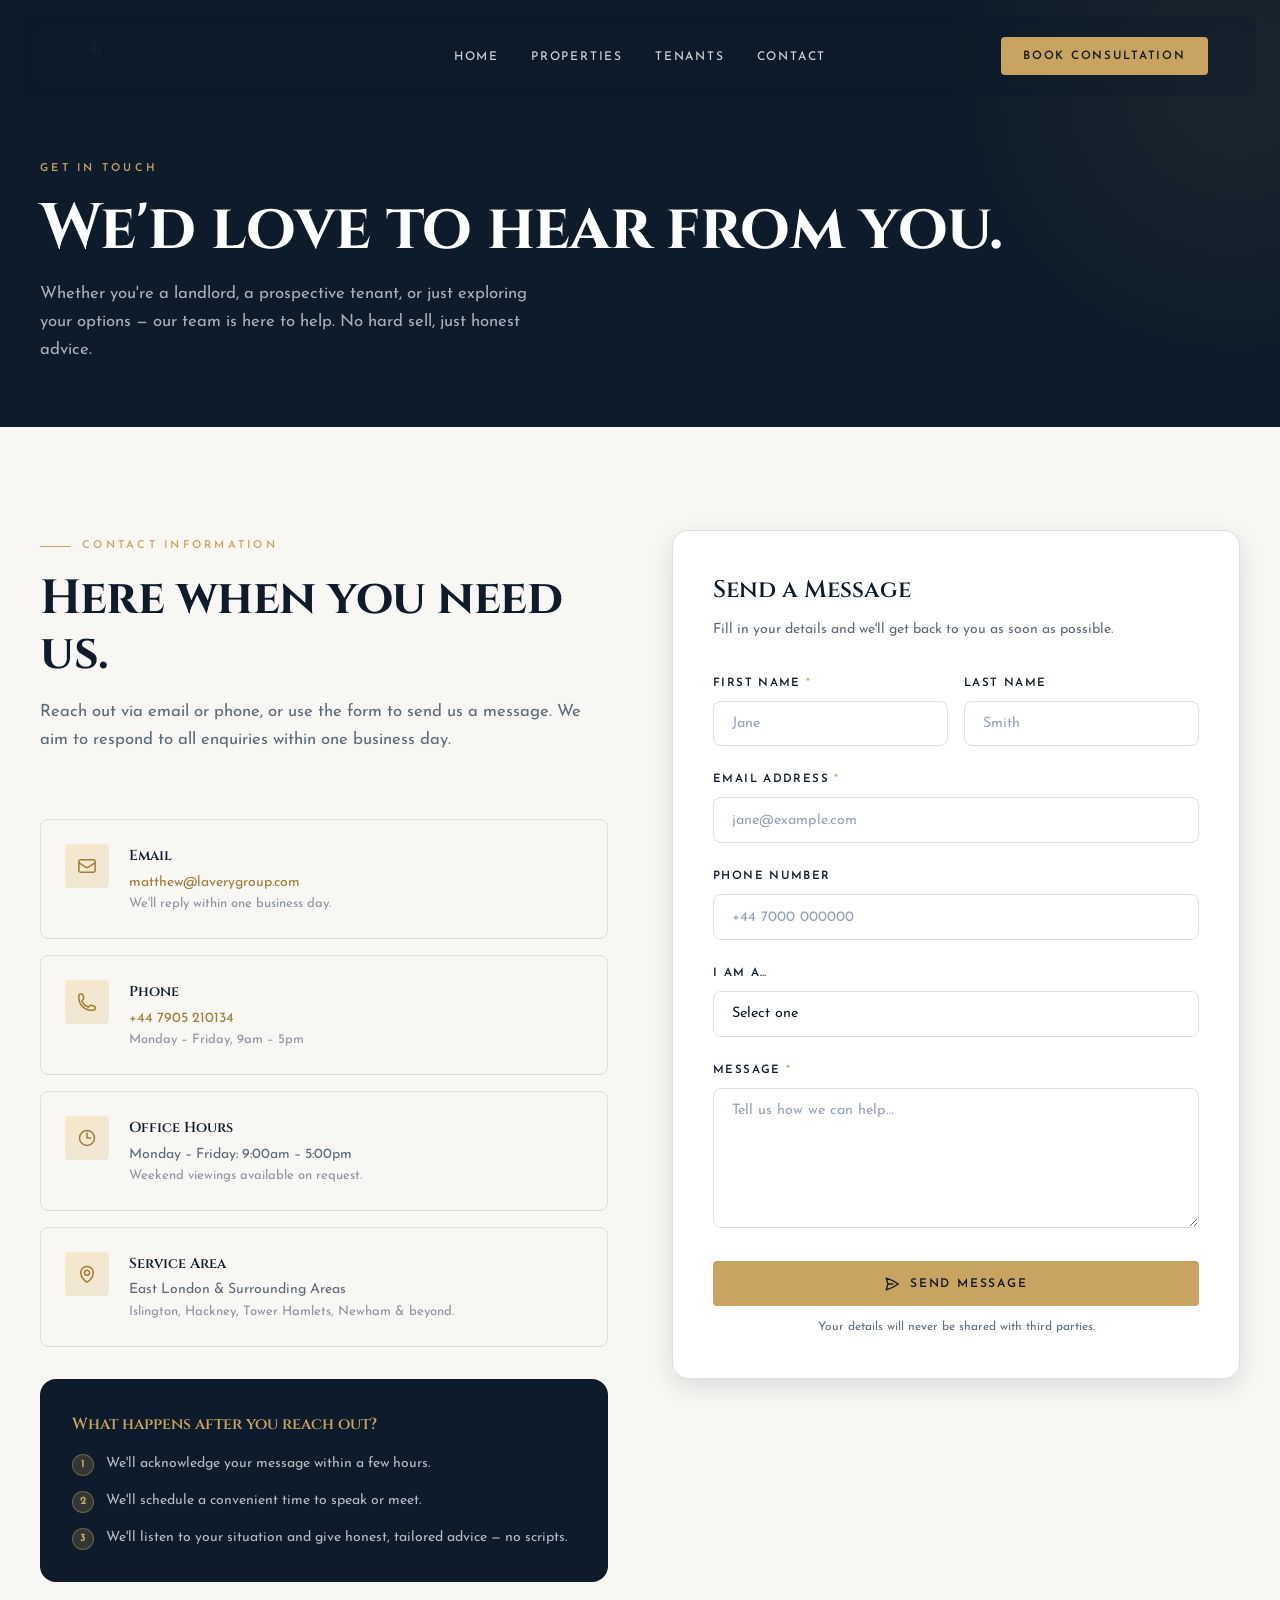
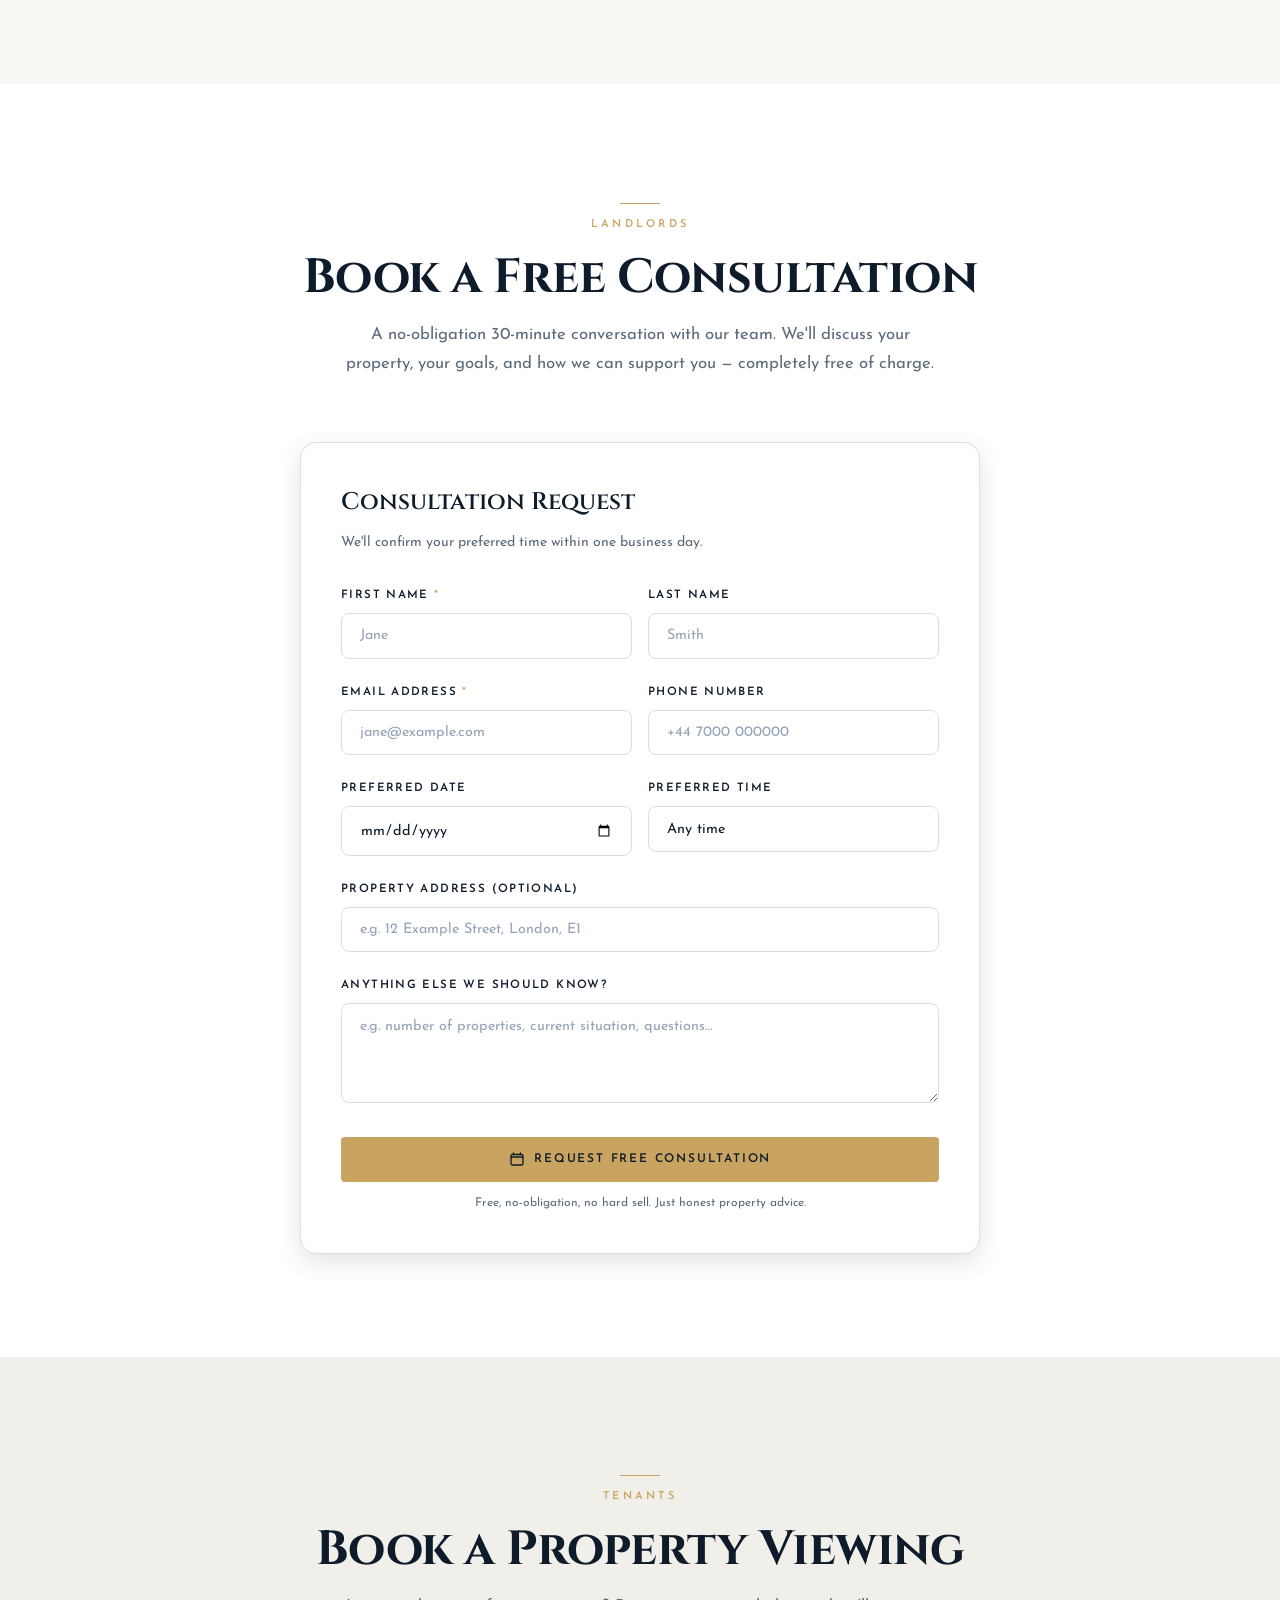
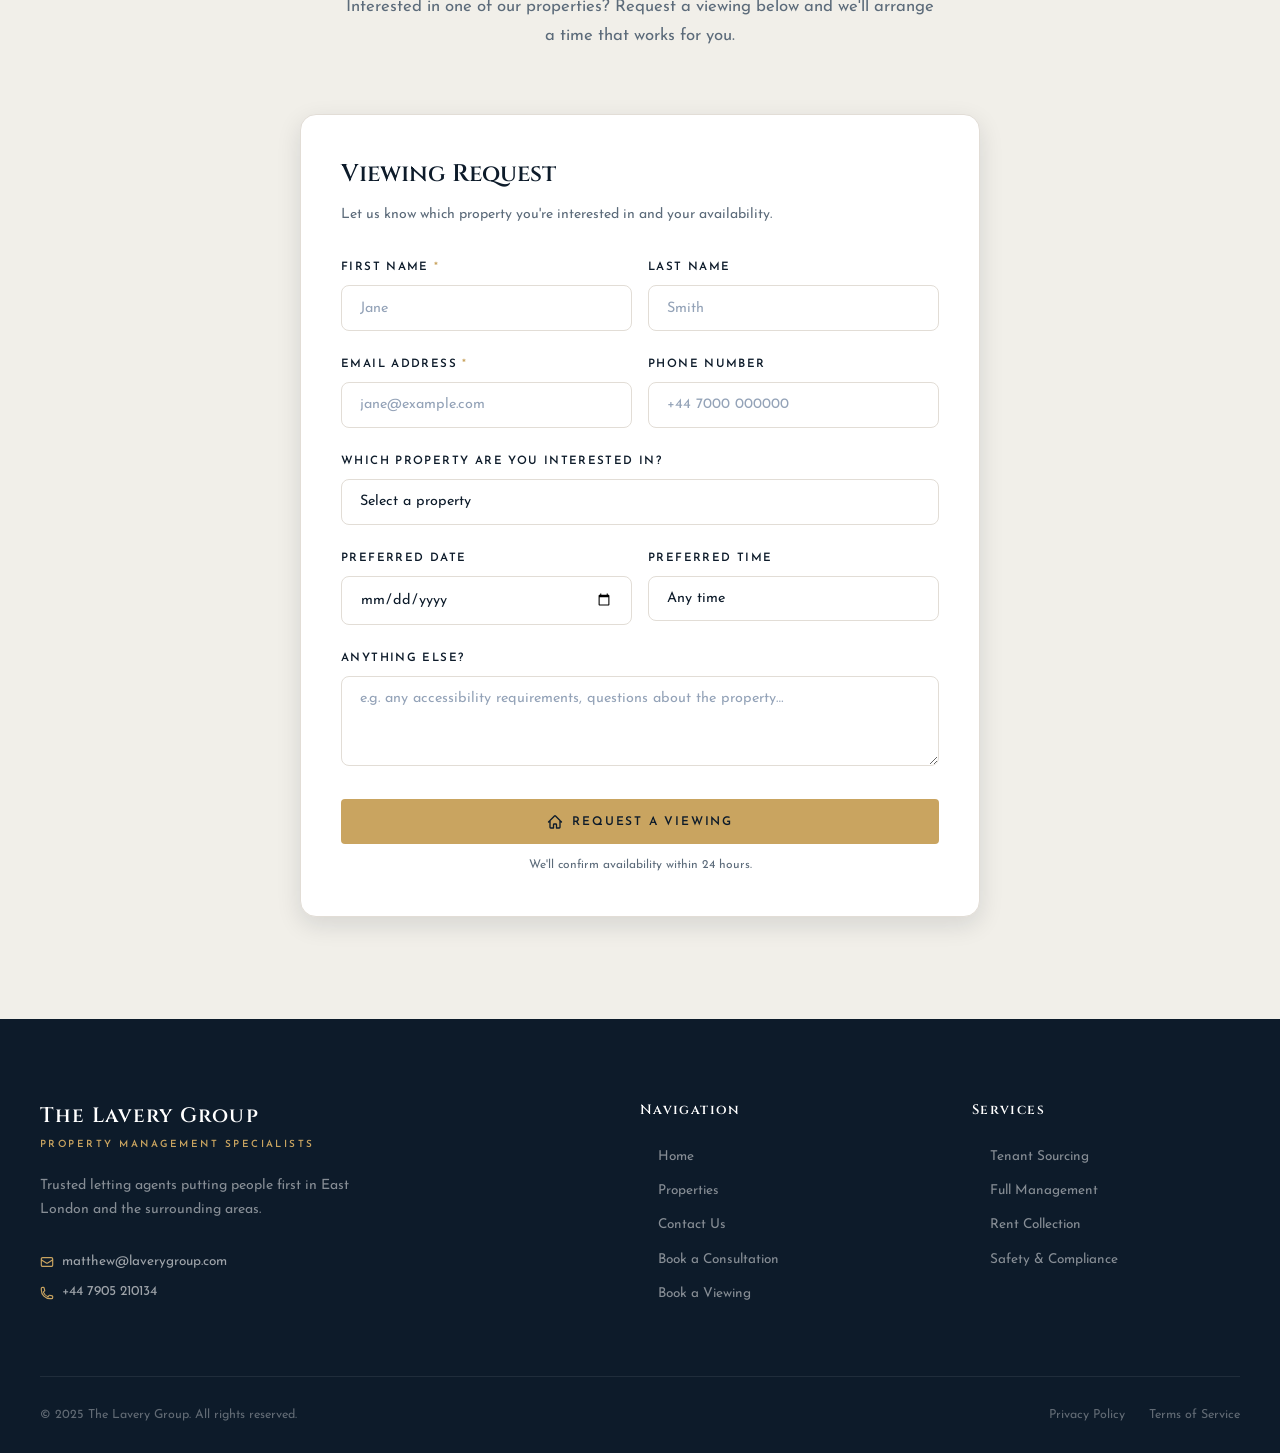
==== commit a46d002a: "fix: bulletproof nav centering (absolute links), real logo image, favicon on all pages" ====
--- a/contact.html
+++ b/contact.html
@@ -34,6 +34,8 @@
   }
   </script>
 
+  <link rel="icon" type="image/png" href="fav_TLG.png">
+  <link rel="apple-touch-icon" href="fav_TLG.png">
   <link rel="stylesheet" href="css/styles.css">
 </head>
 <body>
@@ -43,8 +45,7 @@
     <div class="container">
       <div class="nav__inner">
         <a href="index.html" class="nav__logo" aria-label="The Lavery Group — Home">
-          <span class="nav__logo-name">The Lavery Group</span>
-          <span class="nav__logo-tag">Property Management</span>
+          <img src="lavery_logo.png" alt="The Lavery Group" height="46">
         </a>
         <ul class="nav__links" role="list">
           <li><a href="index.html" class="nav__link">Home</a></li>
--- a/css/styles.css
+++ b/css/styles.css
@@ -102,38 +102,30 @@
   top: 0.75rem;
 }
 .nav__inner {
-  height: 100%;
-  display: grid;
-  grid-template-columns: 1fr auto 1fr;
-  align-items: center;
-  gap: 1rem;
-  padding: 0 1.5rem;
+  position: relative;
+  display: flex;
+  align-items: center;
+  height: var(--nav-h);
+  padding: 0 2rem;
 }
 .nav__logo {
   display: flex;
-  flex-direction: column;
-  line-height: 1;
-  gap: 2px;
-}
-.nav__logo-name {
-  font-family: var(--font-heading);
-  font-size: 1.2rem;
-  font-weight: 600;
-  letter-spacing: 0.08em;
-  color: var(--white);
-}
-.nav__logo-tag {
-  font-size: 0.6rem;
-  font-weight: 300;
-  letter-spacing: 0.22em;
-  text-transform: uppercase;
-  color: var(--gold);
+  align-items: center;
+  flex-shrink: 0;
+  z-index: 1;
+}
+.nav__logo img {
+  height: 46px;
+  width: auto;
+  display: block;
 }
 .nav__links {
+  position: absolute;
+  left: 50%;
+  transform: translateX(-50%);
   display: flex;
   align-items: center;
   gap: 2rem;
-  justify-content: center;
 }
 .nav__link {
   font-size: 0.75rem;
@@ -157,8 +149,9 @@
 .nav__actions {
   display: flex;
   align-items: center;
-  justify-content: flex-end;
   gap: 1rem;
+  margin-left: auto;
+  z-index: 1;
 }
 
 .nav__cta {
